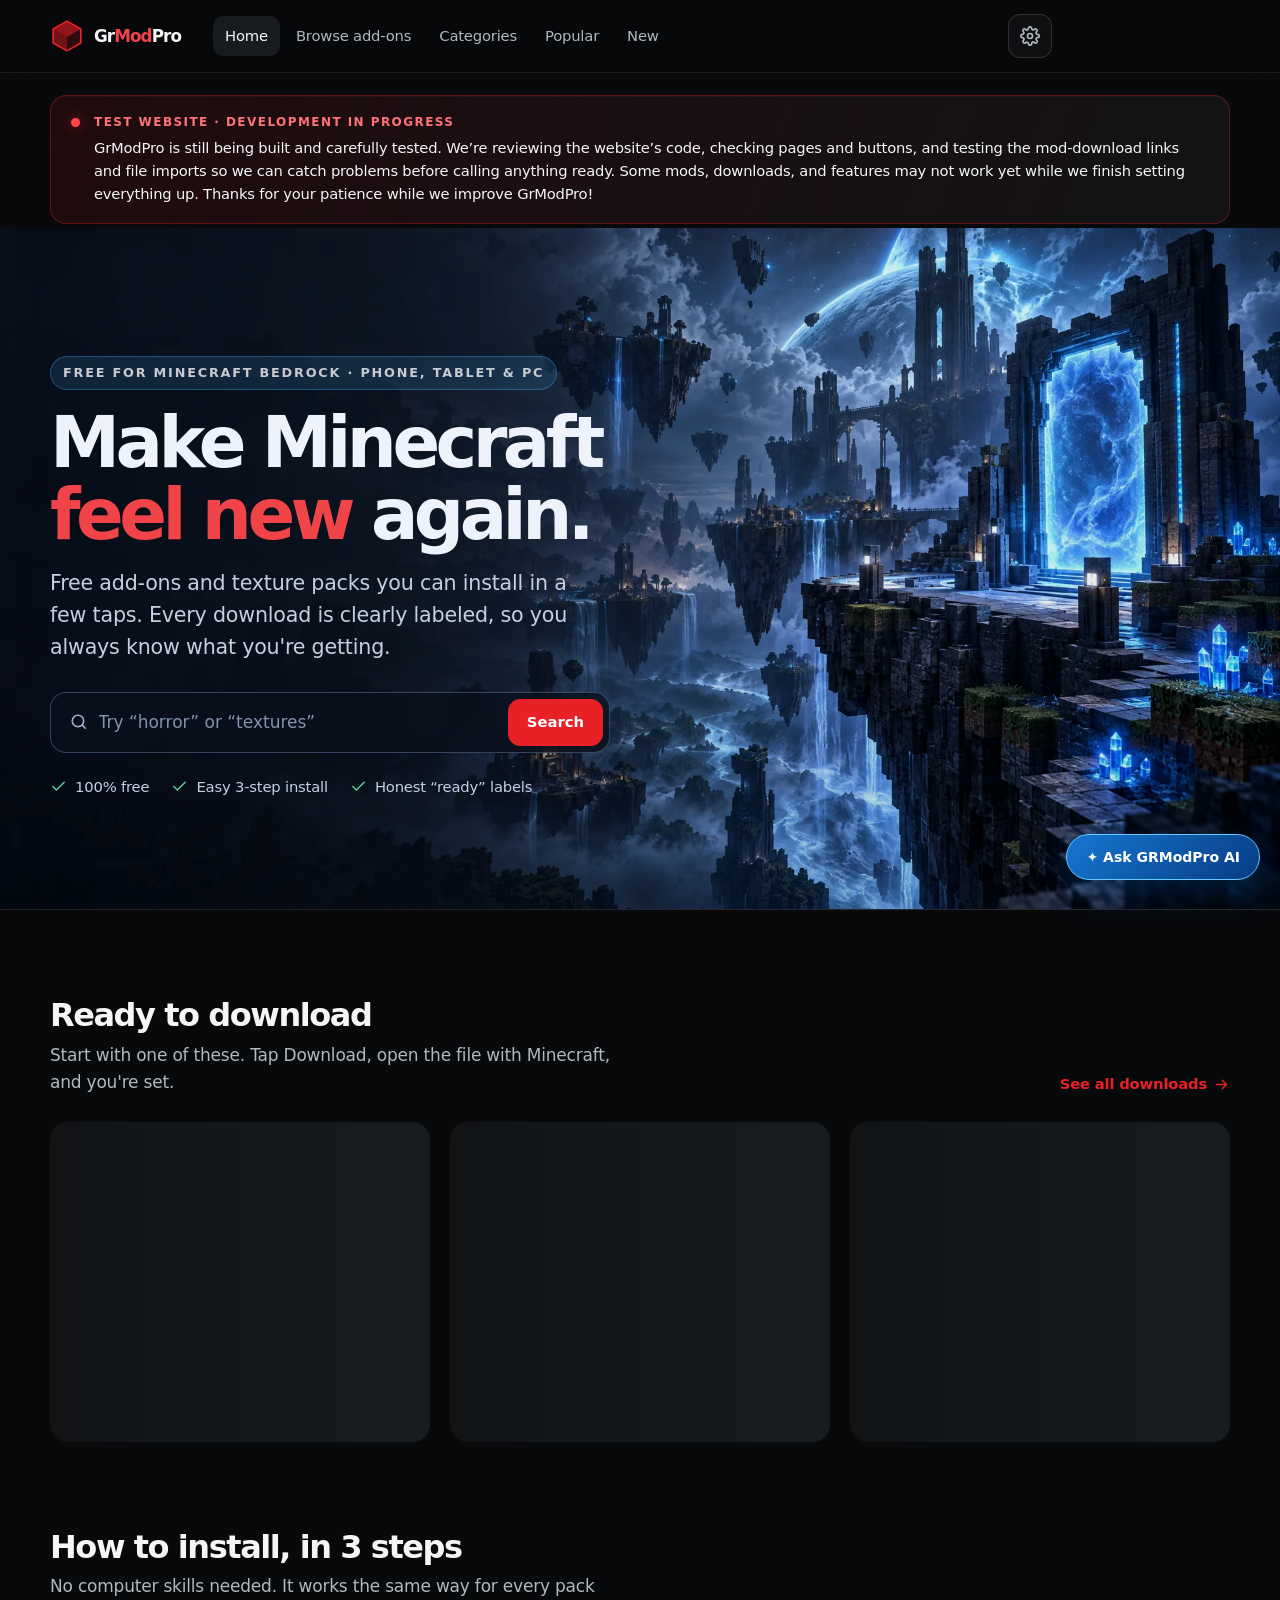
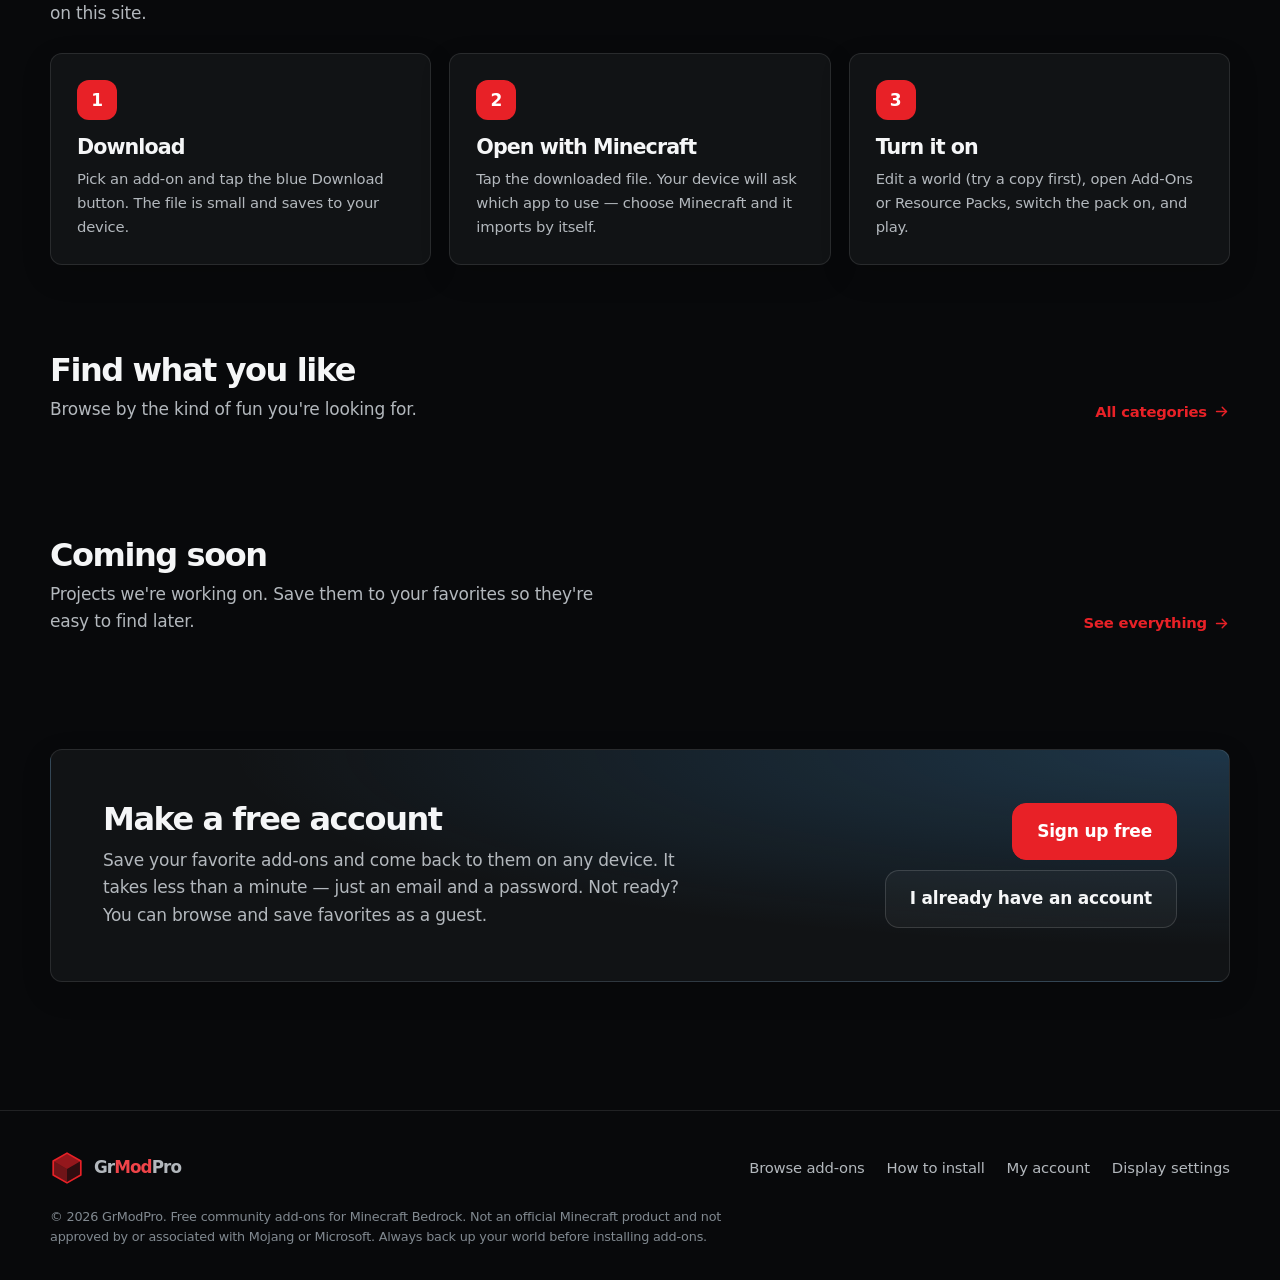
==== index.html @ 92907d9f "Refresh stylesheet cache for new interface" ====
<!doctype html>
<html lang="en">
<head>
  <meta charset="utf-8">
  <meta name="viewport" content="width=device-width, initial-scale=1, viewport-fit=cover">
  <title>GrModPro — Free Minecraft Bedrock add-ons, easy to install</title>
  <meta name="description" content="Download free Minecraft Bedrock add-ons and texture packs from GrModPro. Simple steps, honest labels, and a free account to save your favorites.">
  <meta name="theme-color" content="#070b14">
  <link rel="canonical" href="https://leoissac123-art.github.io/GRModPro/">
  <meta property="og:type" content="website">
  <meta property="og:site_name" content="GrModPro">
  <meta property="og:title" content="GrModPro — Free Minecraft Bedrock add-ons, easy to install">
  <meta property="og:description" content="Download free Minecraft Bedrock add-ons and texture packs from GrModPro. Simple steps, honest labels, and a free account to save your favorites.">
  <meta property="og:image" content="https://leoissac123-art.github.io/GRModPro/assets/grmodpro-hero-blue.webp">
  <meta name="twitter:card" content="summary_large_image">
  <link rel="icon" href="data:image/svg+xml,%3Csvg xmlns='http://www.w3.org/2000/svg' viewBox='0 0 32 32'%3E%3Cpath d='M16 2 29 9.5v13L16 30 3 22.5v-13Z' fill='%234cb2ff'/%3E%3C/svg%3E">
  <link rel="preconnect" href="https://api.fontshare.com" crossorigin>
  <link href="https://api.fontshare.com/v2/css?f[]=chillax@500,600&f[]=general-sans@400,500,600,700&display=swap" rel="stylesheet">
  <link rel="stylesheet" href="assets/styles.css?v=7">
  <script src="site-settings.js?v=4"></script>
</head>
<body data-page="home">
<a class="skip" href="#main">Skip to content</a>
<header class="site-header">
  <div class="shell nav">
    <a class="brand" href="index.html" aria-label="GrModPro home"><svg class="brand-mark" viewBox="0 0 32 32" aria-hidden="true"><path d="M16 2 29 9.5v13L16 30 3 22.5v-13Z" fill="currentColor" opacity=".18"/><path d="M16 2 29 9.5 16 17 3 9.5Z" fill="currentColor" opacity=".55"/><path d="M16 17v13L3 22.5v-13Z" fill="currentColor" opacity=".35"/><path d="M16 2 29 9.5v13L16 30 3 22.5v-13Z" fill="none" stroke="currentColor" stroke-width="1.6" stroke-linejoin="round"/></svg><span>Gr<b>Mod</b>Pro</span></a>
    <nav class="nav-links" aria-label="Main"><a href="index.html" aria-current="page">Home</a><a href="discover.html">Browse add-ons</a><a href="categories.html">Categories</a><a href="trending.html">Popular</a><a href="recent.html">New</a></nav>
    <div class="nav-right">
      <button class="icon-btn" type="button" data-settings aria-label="Display settings" title="Display settings"><svg class="icon" viewBox="0 0 24 24" aria-hidden="true"><circle cx="12" cy="12" r="3"/><path d="M19.4 15a1.7 1.7 0 0 0 .3 1.8l.1.1a2 2 0 1 1-2.8 2.8l-.1-.1a1.7 1.7 0 0 0-1.8-.3 1.7 1.7 0 0 0-1 1.5V21a2 2 0 1 1-4 0v-.1a1.7 1.7 0 0 0-1.1-1.5 1.7 1.7 0 0 0-1.8.3l-.1.1a2 2 0 1 1-2.8-2.8l.1-.1a1.7 1.7 0 0 0 .3-1.8 1.7 1.7 0 0 0-1.5-1H3a2 2 0 1 1 0-4h.1a1.7 1.7 0 0 0 1.5-1.1 1.7 1.7 0 0 0-.3-1.8l-.1-.1a2 2 0 1 1 2.8-2.8l.1.1a1.7 1.7 0 0 0 1.8.3H9a1.7 1.7 0 0 0 1-1.5V3a2 2 0 1 1 4 0v.1a1.7 1.7 0 0 0 1 1.5 1.7 1.7 0 0 0 1.8-.3l.1-.1a2 2 0 1 1 2.8 2.8l-.1.1a1.7 1.7 0 0 0-.3 1.8V9a1.7 1.7 0 0 0 1.5 1H21a2 2 0 1 1 0 4h-.1a1.7 1.7 0 0 0-1.5 1Z"/></svg></button>
      <div class="auth-slot" id="auth-slot" aria-live="polite"></div>
      <button class="icon-btn menu-btn" id="menu-btn" type="button" aria-expanded="false" aria-controls="mobile-nav" aria-label="Open menu"><svg class="icon" viewBox="0 0 24 24" aria-hidden="true"><path d="M4 6h16"/><path d="M4 12h16"/><path d="M4 18h16"/></svg></button>
    </div>
  </div>
  <div class="shell mobile-nav" id="mobile-nav">
    <nav aria-label="Mobile"><a href="index.html" aria-current="page">Home</a><a href="discover.html">Browse add-ons</a><a href="categories.html">Categories</a><a href="trending.html">Popular</a><a href="recent.html">New</a></nav>
    <div class="mobile-auth" id="mobile-auth"></div>
  </div>
</header>
<main id="main">

<section class="setup-notice shell" role="status" aria-label="Website status">
  <span class="setup-notice-dot" aria-hidden="true"></span>
  <div class="setup-notice-copy">
    <strong>TEST WEBSITE · DEVELOPMENT IN PROGRESS</strong>
    <p>GrModPro is still being built and carefully tested. We’re reviewing the website’s code, checking pages and buttons, and testing the mod-download links and file imports so we can catch problems before calling anything ready. Some mods, downloads, and features may not work yet while we finish setting everything up. Thanks for your patience while we improve GrModPro!</p>
  </div>
</section>



<section class="hero">
  <img class="hero-art" src="assets/grmodpro-hero-blue.webp" alt="" width="1920" height="1080" fetchpriority="high">
  <div class="shell">
    <div class="hero-copy">
      <span class="kicker">Free for Minecraft Bedrock · phone, tablet &amp; PC</span>
      <h1>Make Minecraft <em>feel new</em> again.</h1>
      <p class="lead">Free add-ons and texture packs you can install in a few taps. Every download is clearly labeled, so you always know what you're getting.</p>
      <form class="hero-search" id="hero-search" role="search">
        <label for="hero-q"><svg class="icon" viewBox="0 0 24 24" aria-hidden="true"><circle cx="11" cy="11" r="7"/><path d="m20 20-3.5-3.5"/></svg><span class="sr-only">Search add-ons</span>
          <input id="hero-q" type="search" placeholder="Try “horror” or “textures”" autocomplete="off"></label>
        <button class="btn btn-primary" type="submit">Search</button>
      </form>
      <ul class="hero-points">
        <li><svg class="icon" viewBox="0 0 24 24" aria-hidden="true"><path d="M20 6 9 17l-5-5"/></svg>100% free</li><li><svg class="icon" viewBox="0 0 24 24" aria-hidden="true"><path d="M20 6 9 17l-5-5"/></svg>Easy 3-step install</li><li><svg class="icon" viewBox="0 0 24 24" aria-hidden="true"><path d="M20 6 9 17l-5-5"/></svg>Honest “ready” labels</li>
      </ul>
    </div>
  </div>
</section>

<section class="section shell" aria-labelledby="popular-h">
  <div class="section-head">
    <div><h2 id="popular-h">Ready to download</h2><p>Start with one of these. Tap Download, open the file with Minecraft, and you're set.</p></div>
    <a class="link-more" href="discover.html?ready=1">See all downloads <svg class="icon" viewBox="0 0 24 24" aria-hidden="true"><path d="M5 12h14"/><path d="m13 6 6 6-6 6"/></svg></a>
  </div>
  <div class="grid" id="popular"><div class="skeleton"></div><div class="skeleton"></div><div class="skeleton"></div></div>
</section>

<section class="section shell" id="how" aria-labelledby="how-h">
  <div class="section-head"><div><h2 id="how-h">How to install, in 3 steps</h2><p>No computer skills needed. It works the same way for every pack on this site.</p></div></div>
  <div class="steps-grid">
    <div class="step"><span class="step-num">1</span><h3>Download</h3><p>Pick an add-on and tap the blue Download button. The file is small and saves to your device.</p></div>
    <div class="step"><span class="step-num">2</span><h3>Open with Minecraft</h3><p>Tap the downloaded file. Your device will ask which app to use — choose Minecraft and it imports by itself.</p></div>
    <div class="step"><span class="step-num">3</span><h3>Turn it on</h3><p>Edit a world (try a copy first), open Add-Ons or Resource Packs, switch the pack on, and play.</p></div>
  </div>
</section>

<section class="section shell" aria-labelledby="cats-h">
  <div class="section-head"><div><h2 id="cats-h">Find what you like</h2><p>Browse by the kind of fun you're looking for.</p></div>
    <a class="link-more" href="categories.html">All categories <svg class="icon" viewBox="0 0 24 24" aria-hidden="true"><path d="M5 12h14"/><path d="m13 6 6 6-6 6"/></svg></a></div>
  <div class="cat-grid" id="cats"></div>
</section>

<section class="section shell" aria-labelledby="soon-h">
  <div class="section-head"><div><h2 id="soon-h">Coming soon</h2><p>Projects we're working on. Save them to your favorites so they're easy to find later.</p></div>
    <a class="link-more" href="discover.html">See everything <svg class="icon" viewBox="0 0 24 24" aria-hidden="true"><path d="M5 12h14"/><path d="m13 6 6 6-6 6"/></svg></a></div>
  <div class="grid" id="soon"></div>
</section>

<section class="section shell" id="account-cta">
  <div class="cta-band">
    <div><h2>Make a free account</h2><p>Save your favorite add-ons and come back to them on any device. It takes less than a minute — just an email and a password. Not ready? You can browse and save favorites as a guest.</p></div>
    <div class="actions"><a class="btn btn-primary btn-lg" href="signup.html">Sign up free</a><a class="btn btn-lg" href="login.html">I already have an account</a></div>
  </div>
</section>
</main>
<footer class="site-footer">
  <div class="shell">
    <div class="footer-grid">
      <a class="brand" href="index.html"><svg class="brand-mark" viewBox="0 0 32 32" aria-hidden="true"><path d="M16 2 29 9.5v13L16 30 3 22.5v-13Z" fill="currentColor" opacity=".18"/><path d="M16 2 29 9.5 16 17 3 9.5Z" fill="currentColor" opacity=".55"/><path d="M16 17v13L3 22.5v-13Z" fill="currentColor" opacity=".35"/><path d="M16 2 29 9.5v13L16 30 3 22.5v-13Z" fill="none" stroke="currentColor" stroke-width="1.6" stroke-linejoin="round"/></svg><span>Gr<b>Mod</b>Pro</span></a>
      <nav aria-label="Footer">
        <a href="discover.html">Browse add-ons</a><a href="index.html#how">How to install</a>
        <a href="account.html">My account</a><button class="linklike" type="button" data-settings>Display settings</button>
      </nav>
    </div>
    <p class="footer-note">© <span data-year>2026</span> GrModPro. Free community add-ons for Minecraft Bedrock. Not an official Minecraft product and not approved by or associated with Mojang or Microsoft. Always back up your world before installing add-ons.</p>
  </div>
</footer>
<script src="assets/catalog.js?v=4"></script>
<script type="module" src="assets/pages.js?v=5"></script>
<script src="ai-assistant.js" defer></script>
</body>
</html>
---- assets/styles.css ----
/* GrModPro — shared styles for every page */
:root {
  color-scheme: dark;
  --font-display: "Chillax", "General Sans", system-ui, sans-serif;
  --font-body: "General Sans", "Inter", system-ui, -apple-system, "Segoe UI", sans-serif;

  --text-xs: clamp(.75rem, .72rem + .1vw, .8rem);
  --text-sm: clamp(.875rem, .85rem + .1vw, .925rem);
  --text-base: clamp(1rem, .97rem + .15vw, 1.0625rem);
  --text-lg: clamp(1.125rem, 1.05rem + .3vw, 1.3rem);
  --text-xl: clamp(1.5rem, 1.25rem + 1vw, 2rem);
  --text-2xl: clamp(2rem, 1.5rem + 2.2vw, 3rem);
  --text-hero: clamp(2.5rem, 1.6rem + 4vw, 4.4rem);

  --bg: #070b14;
  --surface: #0e1524;
  --surface-2: #141d31;
  --surface-3: #1b2640;
  --text: #eef3fb;
  --muted: #a3b1c6;
  --faint: #6f7f97;
  --line: rgba(150, 180, 220, .14);
  --line-strong: rgba(150, 190, 240, .28);
  --accent: #4cb2ff;
  --accent-strong: #2f9bf0;
  --accent-ink: #03121f;
  --accent-soft: rgba(76, 178, 255, .12);
  --ok: #5fd39a;
  --ok-soft: rgba(95, 211, 154, .13);
  --warn: #f2c35b;
  --warn-soft: rgba(242, 195, 91, .13);
  --danger: #ff7b86;
  --danger-soft: rgba(255, 123, 134, .12);

  --radius-sm: 10px;
  --radius: 16px;
  --radius-lg: 24px;
  --shadow: 0 18px 50px rgba(0, 0, 0, .35);
  --ease: cubic-bezier(.2, .75, .25, 1);
  --shell: min(1180px, calc(100% - 40px));
}

html.gmp-light {
  color-scheme: light;
  --bg: #f3f6fb;
  --surface: #ffffff;
  --surface-2: #eef3f9;
  --surface-3: #e3eaf4;
  --text: #13213a;
  --muted: #4d5f78;
  --faint: #7a8aa1;
  --line: rgba(20, 45, 85, .12);
  --line-strong: rgba(20, 60, 120, .24);
  --accent: #1a7fd6;
  --accent-strong: #136bb8;
  --accent-ink: #ffffff;
  --accent-soft: rgba(26, 127, 214, .1);
  --ok: #138a55;
  --ok-soft: rgba(19, 138, 85, .1);
  --warn: #9a6a00;
  --warn-soft: rgba(200, 150, 20, .14);
  --danger: #c4323f;
  --danger-soft: rgba(196, 50, 63, .08);
  --shadow: 0 14px 40px rgba(20, 40, 80, .1);
}
html.gmp-large-text { font-size: 112.5%; }

* { box-sizing: border-box; }
html { -webkit-text-size-adjust: 100%; scroll-behavior: smooth; scroll-padding-top: 90px; }
body {
  margin: 0; min-height: 100vh; display: flex; flex-direction: column;
  background: var(--bg); color: var(--text);
  font: 400 var(--text-base)/1.6 var(--font-body);
  -webkit-font-smoothing: antialiased; text-rendering: optimizeLegibility;
}
main { flex: 1; }
img { max-width: 100%; display: block; }
a { color: inherit; }
button, input, select, textarea { font: inherit; color: inherit; }
button { cursor: pointer; }
:focus-visible { outline: 3px solid var(--accent); outline-offset: 3px; border-radius: 6px; }
h1, h2, h3 { margin: 0; line-height: 1.1; text-wrap: balance; }
h1, h2 { font-family: var(--font-display); font-weight: 600; letter-spacing: -.02em; }
h3 { font-size: var(--text-lg); font-weight: 600; letter-spacing: -.01em; }
p { margin: 0; }
.shell { width: var(--shell); margin-inline: auto; }
.sr-only { position: absolute; width: 1px; height: 1px; overflow: hidden; clip: rect(0 0 0 0); white-space: nowrap; }
[hidden] { display: none !important; }
.icon { width: 1.15em; height: 1.15em; flex: none; stroke: currentColor; fill: none; stroke-width: 2; stroke-linecap: round; stroke-linejoin: round; }
.skip { position: absolute; left: 12px; top: -60px; z-index: 100; background: var(--accent); color: var(--accent-ink); padding: 10px 14px; border-radius: 10px; font-weight: 600; }
.skip:focus { top: 12px; }

/* Buttons */
.btn {
  display: inline-flex; align-items: center; justify-content: center; gap: 8px;
  min-height: 44px; padding: 10px 18px; border-radius: 12px;
  border: 1px solid var(--line-strong); background: var(--surface-2); color: var(--text);
  font-size: var(--text-sm); font-weight: 600; text-decoration: none; white-space: nowrap;
  transition: background .18s var(--ease), border-color .18s, transform .18s var(--ease), box-shadow .18s;
}
.btn:hover { border-color: var(--accent); background: var(--surface-3); }
.btn:active { transform: scale(.98); }
.btn-primary { background: var(--accent); border-color: var(--accent); color: var(--accent-ink); }
.btn-primary:hover { background: var(--accent-strong); border-color: var(--accent-strong); box-shadow: 0 10px 28px rgba(47, 155, 240, .28); }
.btn-ghost { background: transparent; border-color: transparent; }
.btn-ghost:hover { background: var(--surface-2); border-color: var(--line); }
.btn-lg { min-height: 52px; padding: 14px 24px; font-size: var(--text-base); border-radius: 14px; }
.btn-block { width: 100%; }
.btn[disabled], .btn[aria-disabled="true"] { opacity: .55; pointer-events: none; }
.btn-danger { color: var(--danger); }
.btn-danger:hover { border-color: var(--danger); background: var(--danger-soft); }

/* Header */
.site-header {
  position: sticky; top: 0; z-index: 50;
  background: color-mix(in srgb, var(--bg) 82%, transparent);
  backdrop-filter: blur(18px) saturate(150%); -webkit-backdrop-filter: blur(18px) saturate(150%);
  border-bottom: 1px solid var(--line);
}
.nav { display: flex; align-items: center; gap: 20px; min-height: 72px; }
.brand { display: inline-flex; align-items: center; gap: 10px; text-decoration: none; font-weight: 700; font-size: 1.05rem; letter-spacing: -.01em; }
.brand-mark { width: 34px; height: 34px; color: var(--accent); }
.brand b { color: var(--accent); font-weight: 700; }
.nav-links { display: flex; gap: 4px; margin-left: 12px; }
.nav-links a { padding: 8px 12px; border-radius: 10px; color: var(--muted); text-decoration: none; font-size: var(--text-sm); font-weight: 500; transition: color .15s, background .15s; }
.nav-links a:hover { color: var(--text); background: var(--surface-2); }
.nav-links a[aria-current="page"] { color: var(--text); background: var(--surface-2); }
.nav-right { display: flex; align-items: center; gap: 8px; margin-left: auto; }
.icon-btn { display: inline-grid; place-items: center; width: 44px; height: 44px; border-radius: 12px; border: 1px solid transparent; background: transparent; color: var(--muted); }
.icon-btn:hover { color: var(--text); background: var(--surface-2); border-color: var(--line); }
.icon-btn .icon { width: 20px; height: 20px; }
.menu-btn { display: none; }
.auth-slot { display: flex; align-items: center; gap: 8px; min-width: 170px; justify-content: flex-end; }
.account-menu { position: relative; }
.avatar-btn { display: inline-flex; align-items: center; gap: 8px; min-height: 44px; padding: 4px 12px 4px 4px; border-radius: 999px; border: 1px solid var(--line-strong); background: var(--surface-2); font-size: var(--text-sm); font-weight: 600; }
.avatar-btn:hover { border-color: var(--accent); }
.avatar { display: grid; place-items: center; width: 34px; height: 34px; border-radius: 50%; background: var(--accent); color: var(--accent-ink); font-weight: 700; font-size: .9rem; text-transform: uppercase; }
.avatar-lg { width: 64px; height: 64px; font-size: 1.5rem; }
.dropdown { position: absolute; right: 0; top: calc(100% + 8px); width: 240px; padding: 8px; border-radius: 16px; border: 1px solid var(--line-strong); background: var(--surface); box-shadow: var(--shadow); }
.dropdown .who { padding: 10px 12px 12px; border-bottom: 1px solid var(--line); margin-bottom: 6px; }
.dropdown .who strong { display: block; font-size: var(--text-sm); }
.dropdown .who span { display: block; font-size: var(--text-xs); color: var(--muted); overflow: hidden; text-overflow: ellipsis; }
.dropdown a, .dropdown button { display: flex; width: 100%; align-items: center; gap: 10px; padding: 10px 12px; border-radius: 10px; border: 0; background: none; text-decoration: none; font-size: var(--text-sm); text-align: left; color: var(--text); }
.dropdown a:hover, .dropdown button:hover { background: var(--surface-2); }
.mobile-nav { display: none; border-top: 1px solid var(--line); padding: 12px 0 18px; }
.mobile-nav nav a { display: block; padding: 12px 4px; font-size: var(--text-base); font-weight: 500; text-decoration: none; border-bottom: 1px solid var(--line); }
.mobile-nav .mobile-auth { display: grid; grid-template-columns: 1fr 1fr; gap: 10px; margin-top: 14px; }

/* Hero */
.hero { position: relative; isolation: isolate; overflow: hidden; border-bottom: 1px solid var(--line); }
.hero-art { position: absolute; inset: 0; z-index: -2; width: 100%; height: 100%; object-fit: cover; object-position: 70% center; }
.hero::before { content: ""; position: absolute; inset: 0; z-index: -1;
  background: linear-gradient(90deg, rgba(7,11,20,.96) 0%, rgba(7,11,20,.86) 38%, rgba(7,11,20,.25) 75%, rgba(7,11,20,.5) 100%), linear-gradient(0deg, rgba(7,11,20,.9), transparent 35%); }
.hero .shell { padding: clamp(64px, 10vw, 128px) 0 clamp(56px, 8vw, 96px); color: #eef3fb; }
.hero-copy { max-width: 620px; }
.kicker { display: inline-flex; align-items: center; gap: 8px; padding: 6px 12px; border-radius: 999px; background: rgba(76,178,255,.14); border: 1px solid rgba(76,178,255,.3); color: #9fd6ff; font-size: var(--text-xs); font-weight: 600; }
.hero h1 { margin: 18px 0 16px; font-size: var(--text-hero); line-height: 1.02; }
.hero h1 em { font-style: normal; color: #6cc3ff; }
.hero p.lead { color: #c4d0e1; font-size: var(--text-lg); line-height: 1.55; max-width: 540px; }
.hero-search { display: flex; gap: 8px; margin-top: 28px; max-width: 560px; padding: 6px; border-radius: 16px; background: rgba(10,16,28,.78); border: 1px solid rgba(150,190,240,.3); backdrop-filter: blur(10px); }
.hero-search:focus-within { border-color: #6cc3ff; box-shadow: 0 0 0 4px rgba(76,178,255,.18); }
.hero-search label { display: flex; align-items: center; gap: 10px; flex: 1; padding-left: 12px; color: #9fb0c8; }
.hero-search input { flex: 1; min-width: 0; border: 0; outline: 0; background: transparent; color: #eef3fb; font-size: var(--text-base); padding: 10px 0; }
.hero-search input::placeholder { color: #8394ad; }
.hero-points { display: flex; flex-wrap: wrap; gap: 10px 22px; margin-top: 22px; color: #c4d0e1; font-size: var(--text-sm); list-style: none; padding: 0; }
.hero-points li { display: inline-flex; align-items: center; gap: 8px; }
.hero-points .icon { color: #5fd39a; }

/* Page header for inner pages */
.page-head { padding: clamp(40px, 6vw, 72px) 0 28px; }
.page-head h1 { font-size: var(--text-2xl); }
.page-head p { margin-top: 12px; color: var(--muted); font-size: var(--text-lg); max-width: 640px; }
.crumbs { display: flex; gap: 8px; flex-wrap: wrap; font-size: var(--text-sm); color: var(--muted); margin-bottom: 18px; }
.crumbs a { color: var(--muted); text-decoration: none; }
.crumbs a:hover { color: var(--text); text-decoration: underline; }

/* Sections */
.section { padding: clamp(48px, 7vw, 88px) 0; }
.section + .section { padding-top: 0; }
.section-head { display: flex; align-items: end; justify-content: space-between; gap: 20px; margin-bottom: 26px; flex-wrap: wrap; }
.section-head h2 { font-size: var(--text-xl); }
.section-head p { margin-top: 8px; color: var(--muted); max-width: 560px; }
.link-more { display: inline-flex; align-items: center; gap: 6px; color: var(--accent); font-weight: 600; font-size: var(--text-sm); text-decoration: none; }
.link-more:hover { text-decoration: underline; }

/* Cards */
.grid { display: grid; grid-template-columns: repeat(auto-fill, minmax(min(100%, 300px), 1fr)); gap: 20px; }
.card { position: relative; display: flex; flex-direction: column; border-radius: var(--radius-lg); background: var(--surface); border: 1px solid var(--line); overflow: hidden; transition: transform .2s var(--ease), border-color .2s, box-shadow .2s; }
.card:hover { transform: translateY(-3px); border-color: var(--line-strong); box-shadow: var(--shadow); }
.card-cover { position: relative; aspect-ratio: 16 / 9; background: var(--surface-2); overflow: hidden; }
.card-cover img { width: 100%; height: 100%; object-fit: cover; transition: transform .5s var(--ease); }
.card:hover .card-cover img { transform: scale(1.04); }
.card.is-soon .card-cover img { filter: saturate(.55) brightness(.75); }
.badge { display: inline-flex; align-items: center; gap: 6px; padding: 5px 10px; border-radius: 999px; font-size: var(--text-xs); font-weight: 600; line-height: 1.2; }
.badge-ready { background: var(--ok-soft); color: var(--ok); }
.badge-early { background: var(--warn-soft); color: var(--warn); }
.badge-soon { background: var(--surface-3); color: var(--muted); }
.card-cover .badge { position: absolute; left: 12px; top: 12px; backdrop-filter: blur(8px); background: rgba(7, 11, 20, .72); }
.card-cover .badge-ready { color: #74e3ab; } .card-cover .badge-early { color: #f5cf73; } .card-cover .badge-soon { color: #c8d3e3; }
.fav-btn { position: absolute; z-index: 2; right: 10px; top: 10px; display: grid; place-items: center; width: 40px; height: 40px; border-radius: 50%; border: 0; background: rgba(7, 11, 20, .72); color: #fff; backdrop-filter: blur(8px); transition: transform .15s var(--ease), color .15s; }
.fav-btn:hover { transform: scale(1.08); }
.fav-btn[aria-pressed="true"] { color: #ff6b81; }
.fav-btn[aria-pressed="true"] .icon { fill: currentColor; }
.card-body { display: flex; flex-direction: column; gap: 8px; padding: 18px 20px 20px; flex: 1; }
.card-cat { font-size: var(--text-xs); font-weight: 600; color: var(--accent); text-transform: uppercase; letter-spacing: .08em; }
.card-body h3 a { text-decoration: none; }
.card-body h3 a::after { content: ""; position: absolute; inset: 0; z-index: 0; }
.card-body p { color: var(--muted); font-size: var(--text-sm); }
.card-actions { position: relative; z-index: 1; display: flex; gap: 8px; margin-top: auto; padding-top: 10px; }
.card-actions .btn { flex: 1; }
.card-meta { font-size: var(--text-xs); color: var(--faint); }

/* Category tiles */
.cat-grid { display: grid; grid-template-columns: repeat(auto-fill, minmax(min(100%, 170px), 1fr)); gap: 14px; }
.cat-tile { display: flex; flex-direction: column; gap: 6px; padding: 20px; border-radius: var(--radius); background: var(--surface); border: 1px solid var(--line); text-decoration: none; transition: border-color .18s, transform .18s var(--ease), background .18s; }
.cat-tile:hover { border-color: var(--accent); transform: translateY(-2px); background: var(--surface-2); }
.cat-tile .cat-icon { display: grid; place-items: center; width: 44px; height: 44px; border-radius: 12px; background: var(--accent-soft); color: var(--accent); margin-bottom: 6px; }
.cat-tile .cat-icon .icon { width: 22px; height: 22px; }
.cat-tile strong { font-size: var(--text-base); }
.cat-tile span { color: var(--muted); font-size: var(--text-sm); }
.cat-tile small { color: var(--faint); font-size: var(--text-xs); }

/* Steps */
.steps-grid { display: grid; grid-template-columns: repeat(3, 1fr); gap: 18px; counter-reset: step; }
.step { padding: 26px; border-radius: var(--radius-lg); background: var(--surface); border: 1px solid var(--line); }
.step-num { display: grid; place-items: center; width: 40px; height: 40px; border-radius: 12px; background: var(--accent); color: var(--accent-ink); font-weight: 700; margin-bottom: 16px; }
.step h3 { margin-bottom: 8px; }
.step p { color: var(--muted); font-size: var(--text-sm); }

/* CTA band */
.cta-band { display: grid; grid-template-columns: 1.3fr 1fr; gap: 30px; align-items: center; padding: clamp(28px, 5vw, 52px); border-radius: var(--radius-lg); border: 1px solid var(--line-strong); background: radial-gradient(ellipse at 100% 0%, rgba(76,178,255,.22), transparent 60%), var(--surface); }
.cta-band h2 { font-size: var(--text-xl); }
.cta-band p { margin-top: 10px; color: var(--muted); }
.cta-band .actions { display: flex; gap: 10px; flex-wrap: wrap; justify-content: flex-end; }

/* Filters */
.toolbar { display: flex; flex-wrap: wrap; gap: 12px; align-items: center; margin-bottom: 24px; }
.search-box { display: flex; align-items: center; gap: 10px; flex: 1 1 320px; min-height: 48px; padding: 0 14px; border-radius: 14px; background: var(--surface); border: 1px solid var(--line-strong); color: var(--muted); }
.search-box:focus-within { border-color: var(--accent); box-shadow: 0 0 0 4px var(--accent-soft); }
.search-box input { flex: 1; min-width: 0; border: 0; outline: 0; background: transparent; color: var(--text); font-size: var(--text-base); }
.chips { display: flex; flex-wrap: wrap; gap: 8px; }
.chip { min-height: 40px; padding: 8px 14px; border-radius: 999px; border: 1px solid var(--line-strong); background: var(--surface); font-size: var(--text-sm); font-weight: 500; color: var(--muted); }
.chip:hover { color: var(--text); border-color: var(--accent); }
.chip[aria-pressed="true"] { background: var(--accent); border-color: var(--accent); color: var(--accent-ink); }
.toggle { display: inline-flex; align-items: center; gap: 10px; font-size: var(--text-sm); color: var(--muted); cursor: pointer; }
.toggle input { width: 20px; height: 20px; accent-color: var(--accent); }
.result-line { color: var(--muted); font-size: var(--text-sm); margin-bottom: 14px; }
.empty { padding: 48px 24px; text-align: center; border: 1px dashed var(--line-strong); border-radius: var(--radius-lg); color: var(--muted); }
.empty h3 { color: var(--text); margin-bottom: 8px; }
.empty .btn { margin-top: 16px; }

/* Project page */
.project { display: grid; grid-template-columns: 1.15fr 1fr; gap: clamp(24px, 4vw, 48px); align-items: start; padding-bottom: 40px; }
.project-cover { border-radius: var(--radius-lg); overflow: hidden; border: 1px solid var(--line); aspect-ratio: 16/10; }
.project-cover img { width: 100%; height: 100%; object-fit: cover; }
.project-info h1 { font-size: var(--text-2xl); margin: 12px 0 14px; }
.project-info .lead { color: var(--muted); font-size: var(--text-lg); }
.project-actions { display: flex; flex-direction: column; gap: 10px; margin: 24px 0 12px; }
.project-actions .row { display: flex; gap: 10px; flex-wrap: wrap; }
.facts { display: grid; grid-template-columns: repeat(2, 1fr); gap: 1px; margin-top: 20px; border-radius: var(--radius); overflow: hidden; border: 1px solid var(--line); background: var(--line); }
.facts div { padding: 14px 16px; background: var(--surface); }
.facts dt { font-size: var(--text-xs); color: var(--faint); }
.facts dd { margin: 2px 0 0; font-size: var(--text-sm); font-weight: 600; }
.notice { display: flex; gap: 12px; padding: 14px 16px; border-radius: var(--radius); background: var(--warn-soft); color: var(--text); font-size: var(--text-sm); border: 1px solid color-mix(in srgb, var(--warn) 30%, transparent); }
.notice .icon { color: var(--warn); margin-top: 2px; }
.notice.info { background: var(--accent-soft); border-color: color-mix(in srgb, var(--accent) 30%, transparent); }
.notice.info .icon { color: var(--accent); }
.notice.ok { background: var(--ok-soft); border-color: color-mix(in srgb, var(--ok) 30%, transparent); }
.notice.ok .icon { color: var(--ok); }
.notice.error { background: var(--danger-soft); border-color: color-mix(in srgb, var(--danger) 35%, transparent); }
.notice.error .icon { color: var(--danger); }
.install { padding: 28px; border-radius: var(--radius-lg); background: var(--surface); border: 1px solid var(--line); }
.install h2 { font-size: var(--text-xl); margin-bottom: 18px; }
.install ol { list-style: none; margin: 0; padding: 0; display: grid; gap: 16px; counter-reset: s; }
.install li { display: flex; gap: 14px; counter-increment: s; color: var(--muted); }
.install li::before { content: counter(s); display: grid; place-items: center; flex: none; width: 30px; height: 30px; border-radius: 9px; background: var(--accent-soft); color: var(--accent); font-weight: 700; font-size: var(--text-sm); }
.install code { font-size: .9em; padding: 1px 6px; border-radius: 6px; background: var(--surface-3); color: var(--text); }

/* Auth pages */
.auth-wrap { display: grid; grid-template-columns: 1fr 1fr; min-height: calc(100vh - 73px); }
.auth-side { position: relative; isolation: isolate; overflow: hidden; display: flex; align-items: end; padding: 48px; color: #eef3fb; }
.auth-side img { position: absolute; inset: 0; z-index: -2; width: 100%; height: 100%; object-fit: cover; }
.auth-side::before { content: ""; position: absolute; inset: 0; z-index: -1; background: linear-gradient(0deg, rgba(7,11,20,.92), rgba(7,11,20,.2) 60%); }
.auth-side h2 { font-size: var(--text-xl); max-width: 420px; }
.auth-side ul { list-style: none; padding: 0; margin: 18px 0 0; display: grid; gap: 10px; color: #c4d0e1; }
.auth-side li { display: flex; gap: 10px; align-items: center; }
.auth-side li .icon { color: #5fd39a; }
.auth-main { display: grid; place-items: center; padding: 48px 20px; }
.auth-card { width: min(420px, 100%); }
.auth-card h1 { font-size: var(--text-xl); }
.auth-card > p { margin-top: 8px; color: var(--muted); }
.form { display: grid; gap: 16px; margin-top: 28px; }
.field { display: grid; gap: 6px; }
.field label { font-size: var(--text-sm); font-weight: 600; }
.field .hint { font-size: var(--text-xs); color: var(--faint); }
.input { width: 100%; min-height: 50px; padding: 12px 14px; border-radius: 12px; border: 1px solid var(--line-strong); background: var(--surface); color: var(--text); font-size: var(--text-base); transition: border-color .15s, box-shadow .15s; }
.input:focus { outline: 0; border-color: var(--accent); box-shadow: 0 0 0 4px var(--accent-soft); }
.input[aria-invalid="true"] { border-color: var(--danger); }
.pw-wrap { position: relative; }
.pw-wrap .input { padding-right: 76px; }
.pw-toggle { position: absolute; right: 6px; top: 50%; transform: translateY(-50%); min-height: 38px; padding: 0 12px; border: 0; border-radius: 9px; background: transparent; color: var(--muted); font-size: var(--text-sm); font-weight: 600; }
.pw-toggle:hover { color: var(--text); background: var(--surface-2); }
.form-row { display: flex; justify-content: space-between; align-items: center; gap: 10px; font-size: var(--text-sm); }
.form-row a, .switch-line a { color: var(--accent); font-weight: 600; text-decoration: none; }
.form-row a:hover, .switch-line a:hover { text-decoration: underline; }
.switch-line { margin-top: 22px; text-align: center; color: var(--muted); font-size: var(--text-sm); }
.spinner { width: 18px; height: 18px; border-radius: 50%; border: 2px solid currentColor; border-right-color: transparent; animation: spin .7s linear infinite; }
@keyframes spin { to { transform: rotate(360deg); } }

/* Account */
.account-grid { display: grid; grid-template-columns: 320px 1fr; gap: 24px; align-items: start; padding-bottom: 64px; }
.panel { padding: 24px; border-radius: var(--radius-lg); background: var(--surface); border: 1px solid var(--line); }
.panel h2 { font-size: var(--text-lg); font-family: var(--font-body); font-weight: 600; letter-spacing: -.01em; margin-bottom: 4px; }
.panel > p { color: var(--muted); font-size: var(--text-sm); }
.panel + .panel { margin-top: 20px; }
.profile { display: flex; flex-direction: column; align-items: flex-start; gap: 14px; }
.profile strong { font-size: var(--text-lg); }
.profile span { color: var(--muted); font-size: var(--text-sm); word-break: break-all; }

/* Settings dialog */
.modal-shade { position: fixed; inset: 0; z-index: 200; display: grid; place-items: center; padding: 16px; background: rgba(3, 6, 12, .7); backdrop-filter: blur(6px); }
.modal { width: min(440px, 100%); max-height: 88vh; overflow: auto; padding: 24px; border-radius: var(--radius-lg); background: var(--surface); border: 1px solid var(--line-strong); box-shadow: var(--shadow); }
.modal-head { display: flex; justify-content: space-between; align-items: center; margin-bottom: 18px; }
.modal-head h2 { font-size: var(--text-lg); font-family: var(--font-body); }
.modal .form { margin-top: 0; }
.select { appearance: none; background-image: linear-gradient(45deg, transparent 50%, var(--muted) 50%), linear-gradient(135deg, var(--muted) 50%, transparent 50%); background-position: calc(100% - 20px) 50%, calc(100% - 15px) 50%; background-size: 5px 5px; background-repeat: no-repeat; padding-right: 36px; }

/* Toast */
.toast { position: fixed; left: 50%; bottom: 24px; z-index: 300; transform: translateX(-50%); display: flex; align-items: center; gap: 10px; padding: 12px 18px; border-radius: 14px; background: var(--surface-3); color: var(--text); border: 1px solid var(--line-strong); box-shadow: var(--shadow); font-size: var(--text-sm); font-weight: 500; animation: toast .25s var(--ease); max-width: calc(100% - 32px); }
@keyframes toast { from { opacity: 0; transform: translate(-50%, 10px); } }

/* Footer */
.site-footer { border-top: 1px solid var(--line); padding: 40px 0 32px; color: var(--muted); font-size: var(--text-sm); margin-top: 40px; }
.footer-grid { display: flex; justify-content: space-between; gap: 30px; flex-wrap: wrap; }
.footer-grid nav { display: flex; align-items: center; gap: 8px 22px; flex-wrap: wrap; }
.footer-grid a { text-decoration: none; }
.footer-grid a:hover { color: var(--text); text-decoration: underline; }
.footer-note { margin-top: 22px; color: var(--faint); font-size: var(--text-xs); max-width: 720px; }
.linklike { border: 0; background: none; padding: 0; line-height: inherit; cursor: pointer; color: inherit; font-size: inherit; text-decoration: none; }
.linklike:hover { color: var(--text); text-decoration: underline; }

/* Skeleton */
.skeleton { border-radius: var(--radius-lg); background: linear-gradient(90deg, var(--surface) 0%, var(--surface-2) 50%, var(--surface) 100%); background-size: 200% 100%; animation: shimmer 1.4s infinite; min-height: 320px; }
@keyframes shimmer { to { background-position: -200% 0; } }

/* Responsive */
@media (max-width: 960px) {
  .nav-links, .nav-right .auth-slot { display: none; }
  .menu-btn { display: inline-grid; }
  .mobile-nav.open { display: block; }
  .project, .account-grid { grid-template-columns: 1fr; }
  .cta-band { grid-template-columns: 1fr; }
  .cta-band .actions { justify-content: flex-start; }
  .auth-wrap { grid-template-columns: 1fr; }
  .auth-side { display: none; }
}
@media (max-width: 720px) {
  :root { --shell: calc(100% - 32px); }
  .steps-grid { grid-template-columns: 1fr; }
  .hero::before { background: linear-gradient(0deg, rgba(7,11,20,.96) 20%, rgba(7,11,20,.7) 70%, rgba(7,11,20,.55)); }
  .hero-search { flex-direction: column; padding: 8px; }
  .hero-search .btn { width: 100%; }
  .facts { grid-template-columns: 1fr; }
  .section-head { align-items: start; }
}
html.gmp-reduce-motion *, html.gmp-reduce-motion *::before, html.gmp-reduce-motion *::after { animation: none !important; transition: none !important; scroll-behavior: auto !important; }
@media (prefers-reduced-motion: reduce) { *, *::before, *::after { animation: none !important; transition: none !important; scroll-behavior: auto !important; } }
.profile .avatar { color: var(--accent-ink); }
.avatar-guest { background: var(--surface-3); color: var(--text); } .avatar-guest .icon { width: 18px; height: 18px; }
.or-line { display: flex; align-items: center; gap: 12px; color: var(--faint); font-size: var(--text-xs); margin: 6px 0; } .or-line::before, .or-line::after { content: ""; flex: 1; height: 1px; background: var(--line); }


/* Temporary visitor-facing setup notice */
.setup-notice {
  position: relative; z-index: 1; display: flex; align-items: flex-start; gap: 14px;
  margin-top: 22px; margin-bottom: 4px; padding: 17px 20px;
  border: 1px solid rgba(76, 178, 255, .32); border-radius: 16px;
  background: linear-gradient(115deg, rgba(38, 103, 163, .22), rgba(10, 17, 31, .94));
  box-shadow: inset 0 1px 0 rgba(255,255,255,.035);
}
.setup-notice-dot {
  flex: 0 0 9px; width: 9px; height: 9px; margin-top: 5px; border-radius: 50%;
  background: #64c5ff; box-shadow: 0 0 14px rgba(76,178,255,.7);
}
.setup-notice-copy { min-width: 0; }
.setup-notice-copy strong {
  display: block; margin-bottom: 5px; color: #8bd2ff; font-size: .75rem;
  font-weight: 700; letter-spacing: .12em;
}
.setup-notice-copy p { margin: 0; color: var(--text, #eaf2ff); font-size: .92rem; line-height: 1.55; }
@media (max-width: 600px) {
  .setup-notice { margin-top: 14px; padding: 14px 15px; border-radius: 13px; }
  .setup-notice-copy p { font-size: .86rem; }
}


/* GrModPro premium electric-mobility-inspired interface */
:root {
  --bg: #08090b;
  --surface: #111315;
  --surface-2: #191c1f;
  --surface-3: #23272b;
  --text: #f5f6f7;
  --muted: #b3b8bd;
  --faint: #818990;
  --line: rgba(255,255,255,.10);
  --line-strong: rgba(255,255,255,.2);
  --accent: #e82127;
  --accent-strong: #ff343a;
  --accent-ink: #fff;
  --accent-soft: rgba(232,33,39,.12);
  --radius-sm: 7px;
  --radius: 12px;
  --radius-lg: 18px;
  --shadow: 0 18px 48px rgba(0,0,0,.32);
}
html { scroll-behavior: smooth; }
body {
  background: #08090b;
  color: var(--text);
  letter-spacing: -.012em;
}
::selection { background: rgba(232,33,39,.35); color: #fff; }
a { transition: color .18s ease, opacity .18s ease, border-color .18s ease, background .18s ease; }
.site-header {
  background: rgba(8,9,11,.88);
  border-bottom: 1px solid rgba(255,255,255,.08);
  backdrop-filter: blur(22px) saturate(150%);
  -webkit-backdrop-filter: blur(22px) saturate(150%);
}
.brand { letter-spacing: -.055em; font-weight: 650; }
.brand b { color: #f04449; }
.btn, button, input, select, textarea {
  transition: background .18s ease, border-color .18s ease, transform .18s ease, box-shadow .18s ease;
}
.btn-primary {
  color: #fff;
  background: #e82127;
  border-color: #e82127;
  box-shadow: none;
}
.btn-primary:hover { background: #ff343a; border-color: #ff343a; transform: translateY(-1px); }
.btn:not(.btn-primary), .icon-btn, input, select, textarea {
  background-color: rgba(255,255,255,.035);
  border-color: rgba(255,255,255,.14);
}
.btn:not(.btn-primary):hover, .icon-btn:hover { background-color: rgba(255,255,255,.085); border-color: rgba(255,255,255,.28); }
.hero {
  background: radial-gradient(ellipse at 75% 25%, rgba(255,255,255,.075), transparent 42%), #08090b;
}
.hero::before { opacity: .18; }
.hero h1 { letter-spacing: -.065em; font-weight: 550; }
.hero h1 em { color: #f04449; }
.kicker { color: #c7cbd0; letter-spacing: .14em; text-transform: uppercase; }
.card, .project-card, .cat-card, .cta-band, .step, .auth-card, .panel, .settings-panel {
  border-color: rgba(255,255,255,.10);
  border-radius: 12px;
  box-shadow: 0 10px 30px rgba(0,0,0,.16);
}
.card:hover, .project-card:hover, .cat-card:hover {
  border-color: rgba(255,255,255,.26);
  transform: translateY(-2px);
}
h1, h2, h3 { letter-spacing: -.045em; }
.section-head h2 { font-weight: 550; }
.site-footer { border-top-color: rgba(255,255,255,.10); background: #08090b; }
.setup-notice {
  background: linear-gradient(110deg, rgba(232,33,39,.11), rgba(20,20,22,.96));
  border-color: rgba(232,33,39,.34);
}
.setup-notice-dot { background: #ff454b; box-shadow: 0 0 14px rgba(232,33,39,.6); }
.setup-notice-copy strong { color: #ff7377; }
:focus-visible { outline-color: #ff454b; }
@media (prefers-reduced-motion: reduce) {
  *, *::before, *::after { scroll-behavior: auto !important; transition-duration: .01ms !important; animation-duration: .01ms !important; }
}
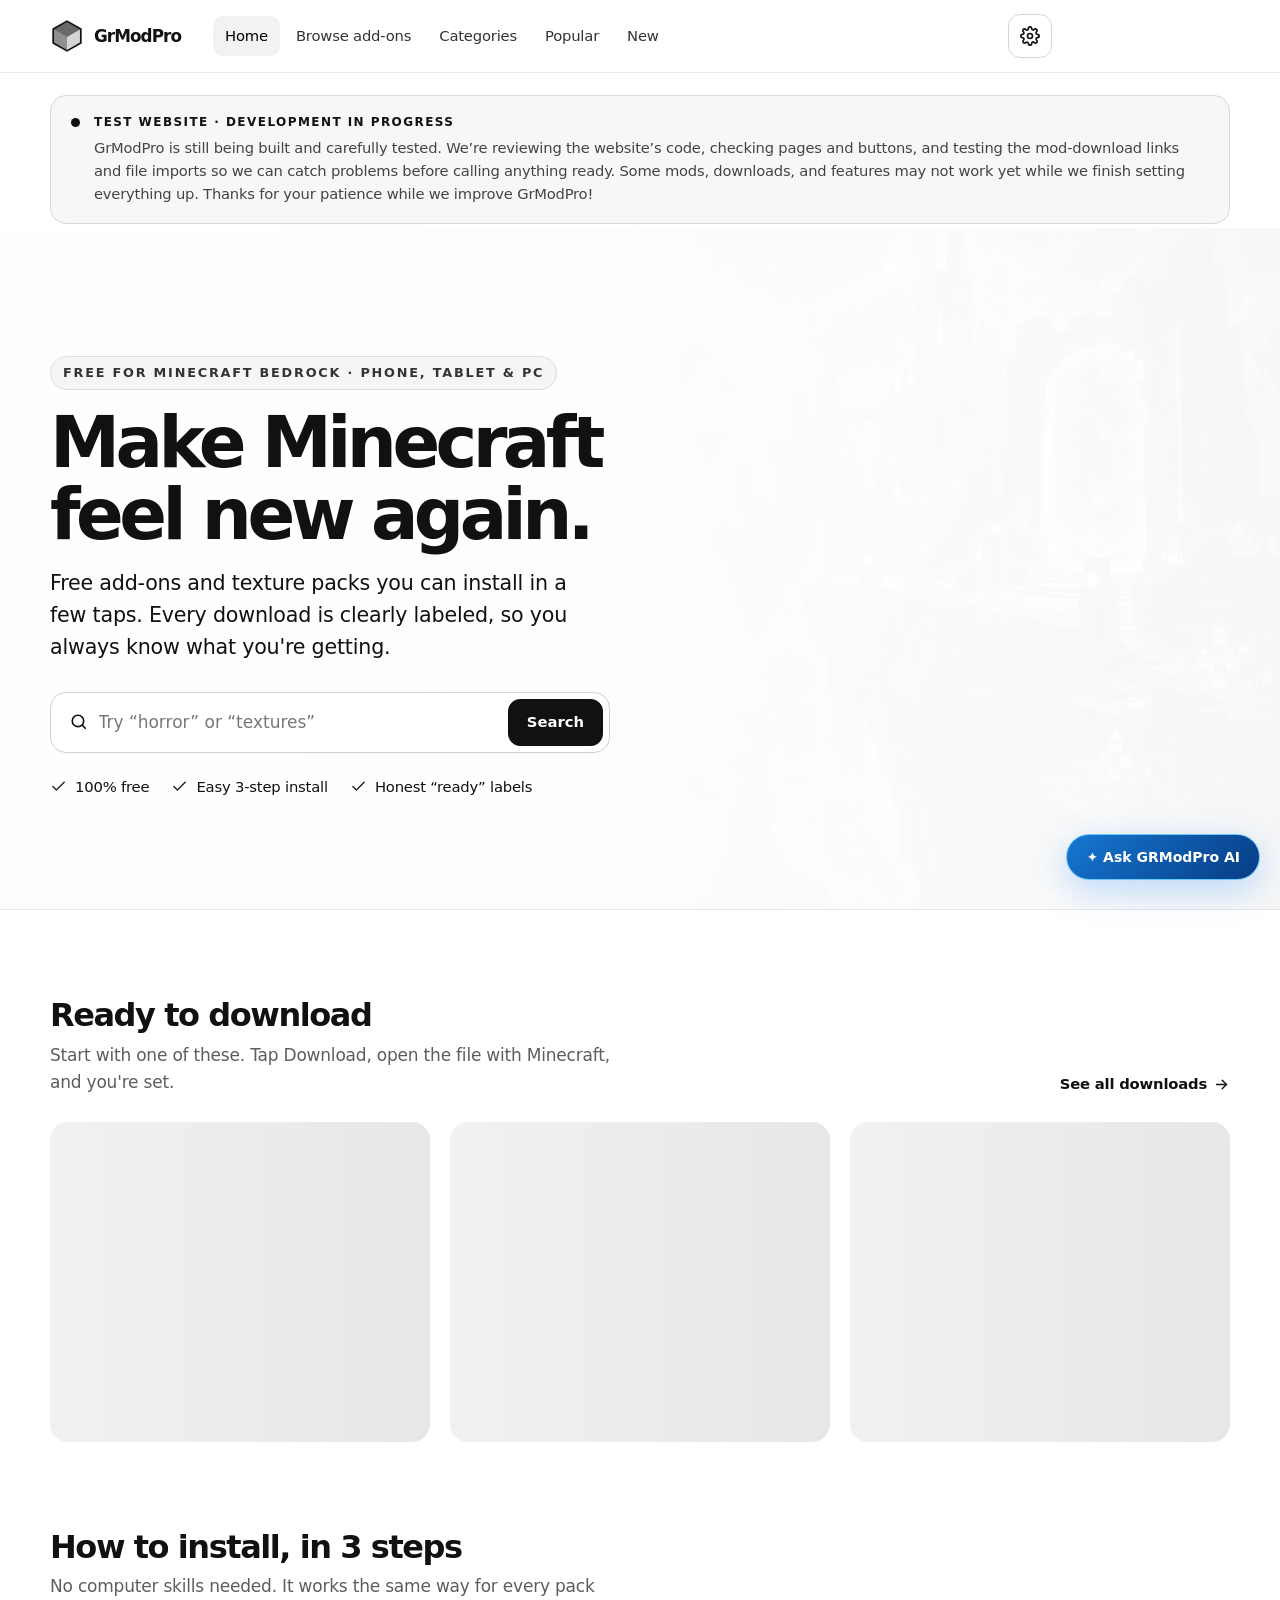
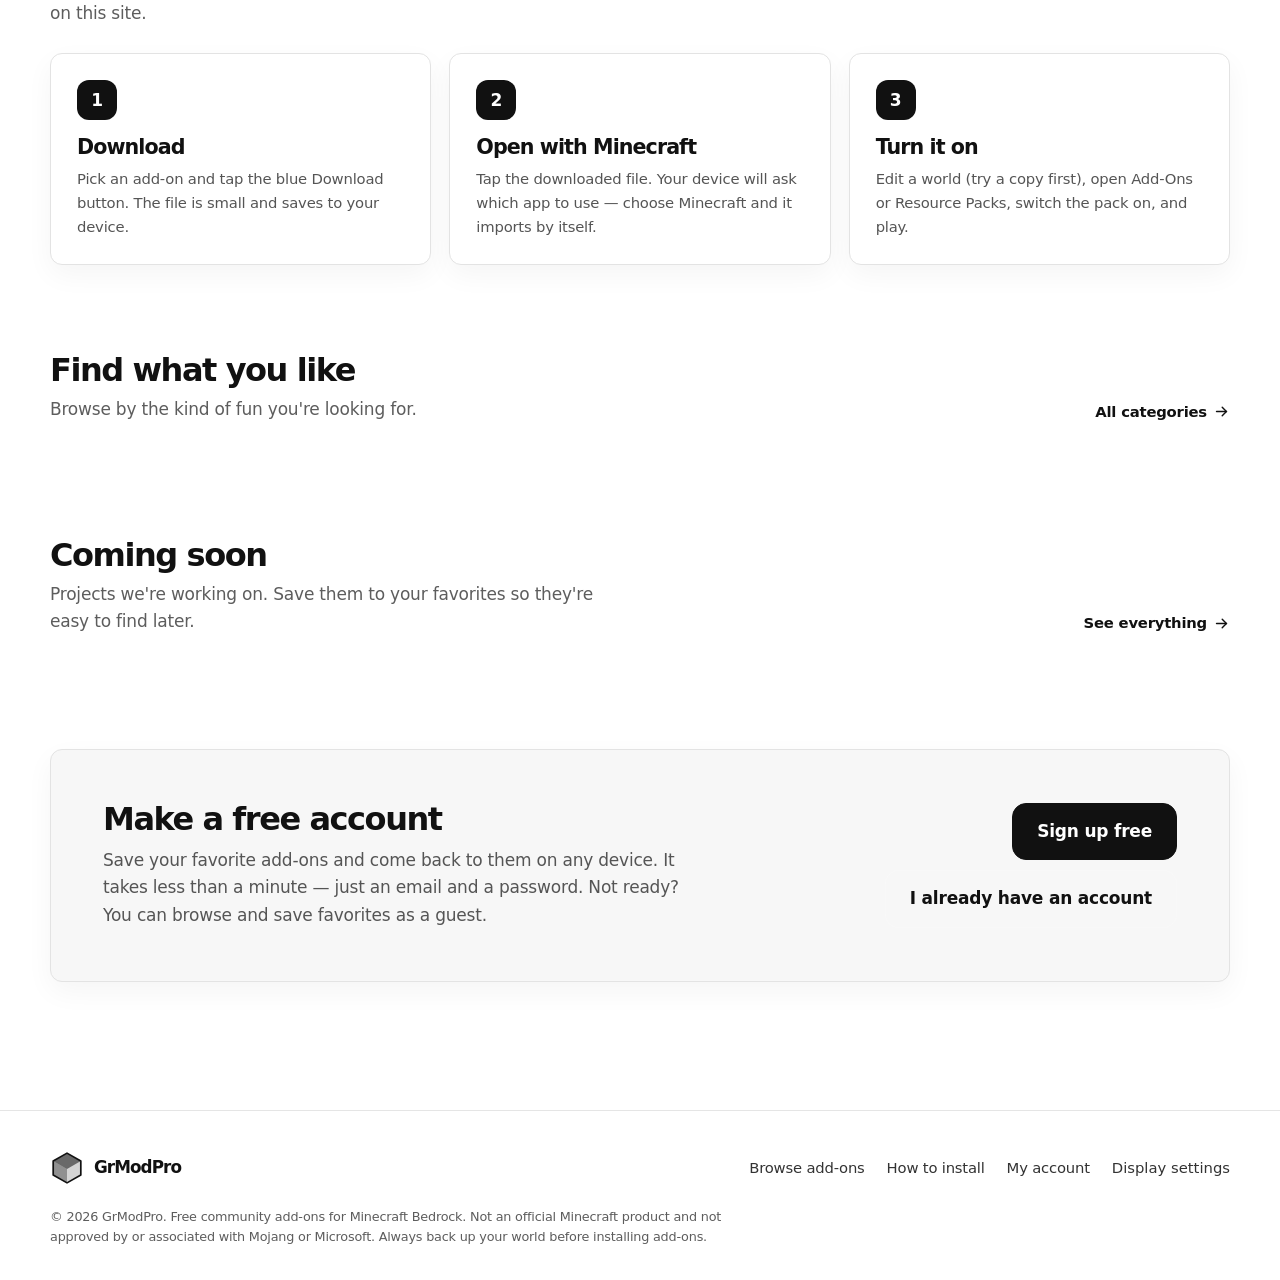
==== commit 345de4a9: "Refresh site stylesheet cache for light theme" ====
--- a/index.html
+++ b/index.html
@@ -16,7 +16,7 @@
   <link rel="icon" href="data:image/svg+xml,%3Csvg xmlns='http://www.w3.org/2000/svg' viewBox='0 0 32 32'%3E%3Cpath d='M16 2 29 9.5v13L16 30 3 22.5v-13Z' fill='%234cb2ff'/%3E%3C/svg%3E">
   <link rel="preconnect" href="https://api.fontshare.com" crossorigin>
   <link href="https://api.fontshare.com/v2/css?f[]=chillax@500,600&f[]=general-sans@400,500,600,700&display=swap" rel="stylesheet">
-  <link rel="stylesheet" href="assets/styles.css?v=7">
+  <link rel="stylesheet" href="assets/styles.css?v=8">
   <script src="site-settings.js?v=4"></script>
 </head>
 <body data-page="home">
--- a/assets/styles.css
+++ b/assets/styles.css
@@ -474,3 +474,131 @@
 @media (prefers-reduced-motion: reduce) {
   *, *::before, *::after { scroll-behavior: auto !important; transition-duration: .01ms !important; animation-duration: .01ms !important; }
 }
+
+
+/* GrModPro light edition: premium minimalist white-and-black theme */
+:root {
+  color-scheme: light;
+  --bg: #ffffff;
+  --surface: #ffffff;
+  --surface-2: #f5f5f5;
+  --surface-3: #ececec;
+  --text: #111111;
+  --muted: #555555;
+  --faint: #777777;
+  --line: #e5e5e5;
+  --line-strong: #cfcfcf;
+  --accent: #111111;
+  --accent-strong: #000000;
+  --accent-ink: #ffffff;
+  --accent-soft: #f0f0f0;
+  --ok: #246b42;
+  --ok-soft: #edf7f0;
+  --warn: #765400;
+  --warn-soft: #fff8e5;
+  --danger: #a51f28;
+  --danger-soft: #fff0f0;
+  --shadow: 0 14px 40px rgba(0,0,0,.08);
+}
+html, body { background: #fff !important; color: #111 !important; }
+body { letter-spacing: -.012em; }
+a { color: inherit; }
+::selection { background: #111; color: #fff; }
+.site-header {
+  background: rgba(255,255,255,.92) !important;
+  border-bottom: 1px solid #e8e8e8;
+  color: #111;
+  backdrop-filter: blur(22px) saturate(150%);
+  -webkit-backdrop-filter: blur(22px) saturate(150%);
+}
+.brand, .brand b { color: #111 !important; }
+.nav-links a, .mobile-nav nav a { color: #333; }
+.nav-links a:hover, .nav-links a[aria-current="page"],
+.mobile-nav nav a:hover { color: #000; background: #f2f2f2; }
+.btn, .icon-btn, .chip, .search-box, .input, input, select, textarea {
+  color: #111;
+  background-color: #fff;
+  border-color: #d7d7d7;
+}
+.btn-primary, .chip[aria-pressed="true"], .step-num, .avatar {
+  color: #fff !important;
+  background: #111 !important;
+  border-color: #111 !important;
+  box-shadow: none !important;
+}
+.btn-primary:hover, .btn:hover, .icon-btn:hover, .chip:hover {
+  color: #000;
+  background: #ededed;
+  border-color: #aaa;
+  transform: translateY(-1px);
+}
+.btn-primary:hover { color: #fff; background: #303030 !important; border-color: #303030 !important; }
+.hero {
+  color: #111;
+  background: #fff !important;
+  border-bottom-color: #e7e7e7;
+}
+.hero-art { opacity: .10; filter: grayscale(1); }
+.hero::before {
+  background: linear-gradient(90deg, rgba(255,255,255,.98) 0%, rgba(255,255,255,.92) 48%, rgba(255,255,255,.68) 100%) !important;
+  opacity: 1;
+}
+.hero .shell, .hero h1, .hero h1 em, .hero .lead, .hero-points, .hero-search label { color: #111 !important; }
+.hero h1 em { font-style: normal; }
+.kicker { color: #333 !important; background: #f5f5f5; border-color: #ddd; }
+.hero-search { background: rgba(255,255,255,.96); border-color: #d0d0d0; }
+.hero-search input { color: #111; }
+.hero-search input::placeholder, input::placeholder, textarea::placeholder { color: #777; }
+.hero-search:focus-within { border-color: #111; box-shadow: 0 0 0 3px rgba(0,0,0,.08); }
+.hero-points .icon { color: #222; }
+.card, .project-card, .cat-card, .cat-tile, .step, .cta-band, .auth-card, .panel, .settings-panel, .install, .facts div, .modal, .dropdown {
+  background: #fff;
+  color: #111;
+  border-color: #e3e3e3;
+  box-shadow: 0 10px 28px rgba(0,0,0,.045);
+}
+.card:hover, .project-card:hover, .cat-card:hover, .cat-tile:hover {
+  background: #fafafa;
+  border-color: #bdbdbd;
+}
+.card-body h3, .card-body h3 a, .section-head h2, h1, h2, h3, p, label, .modal-head h2 { color: #111; }
+.card-body p, .section-head p, .card-meta, .auth-card > p, .footer-note, .muted { color: #5d5d5d; }
+.card-cat, .link-more, .card-body .link-more, .cat-tile .cat-icon { color: #111; }
+.cat-tile .cat-icon { background: #f1f1f1; }
+.badge-ready { background: #edf7f0; color: #246b42; }
+.badge-early { background: #fff6df; color: #765400; }
+.badge-soon { background: #eeeeee; color: #555; }
+.card-cover .badge { background: rgba(255,255,255,.94); color: #111; border: 1px solid #ddd; }
+.card-cover .badge-ready { color: #246b42; }
+.card-cover .badge-early { color: #765400; }
+.card-cover .badge-soon { color: #555; }
+.fav-btn { background: rgba(255,255,255,.95); color: #111; border: 1px solid #ddd; }
+.fav-btn:hover { background: #111; color: #fff; }
+.cta-band { background: #f7f7f7; }
+.setup-notice {
+  background: #f7f7f7;
+  border-color: #d9d9d9;
+  box-shadow: none;
+}
+.setup-notice-dot { background: #111; box-shadow: none; }
+.setup-notice-copy strong { color: #111; }
+.setup-notice-copy p { color: #444; }
+.notice, .notice.info { color: #222; background: #f5f5f5; border-color: #ddd; }
+.notice.ok { color: #1e5835; background: #edf7f0; border-color: #c9e4d2; }
+.notice.error { color: #8f1b23; background: #fff0f0; border-color: #f0cccc; }
+.install code { background: #f0f0f0; color: #111; }
+.modal-shade { background: rgba(0,0,0,.42); }
+.modal { background: #fff; color: #111; }
+.dropdown a, .dropdown button { color: #111; }
+.dropdown a:hover, .dropdown button:hover { background: #f1f1f1; }
+.toast { background: #111; color: #fff; border-color: #333; }
+.skeleton { background: linear-gradient(90deg, #f1f1f1 0%, #e7e7e7 50%, #f1f1f1 100%); background-size: 200% 100%; }
+.site-footer { color: #111; background: #fff !important; border-top: 1px solid #e5e5e5; }
+.site-footer a, .site-footer .linklike { color: #333; }
+:focus-visible { outline: 2px solid #111; outline-offset: 3px; }
+@media (max-width: 600px) {
+  .hero::before { background: linear-gradient(0deg, rgba(255,255,255,.98), rgba(255,255,255,.82)) !important; }
+}
+@media (prefers-reduced-motion: reduce) {
+  *, *::before, *::after { scroll-behavior: auto !important; transition-duration: .01ms !important; animation-duration: .01ms !important; }
+}
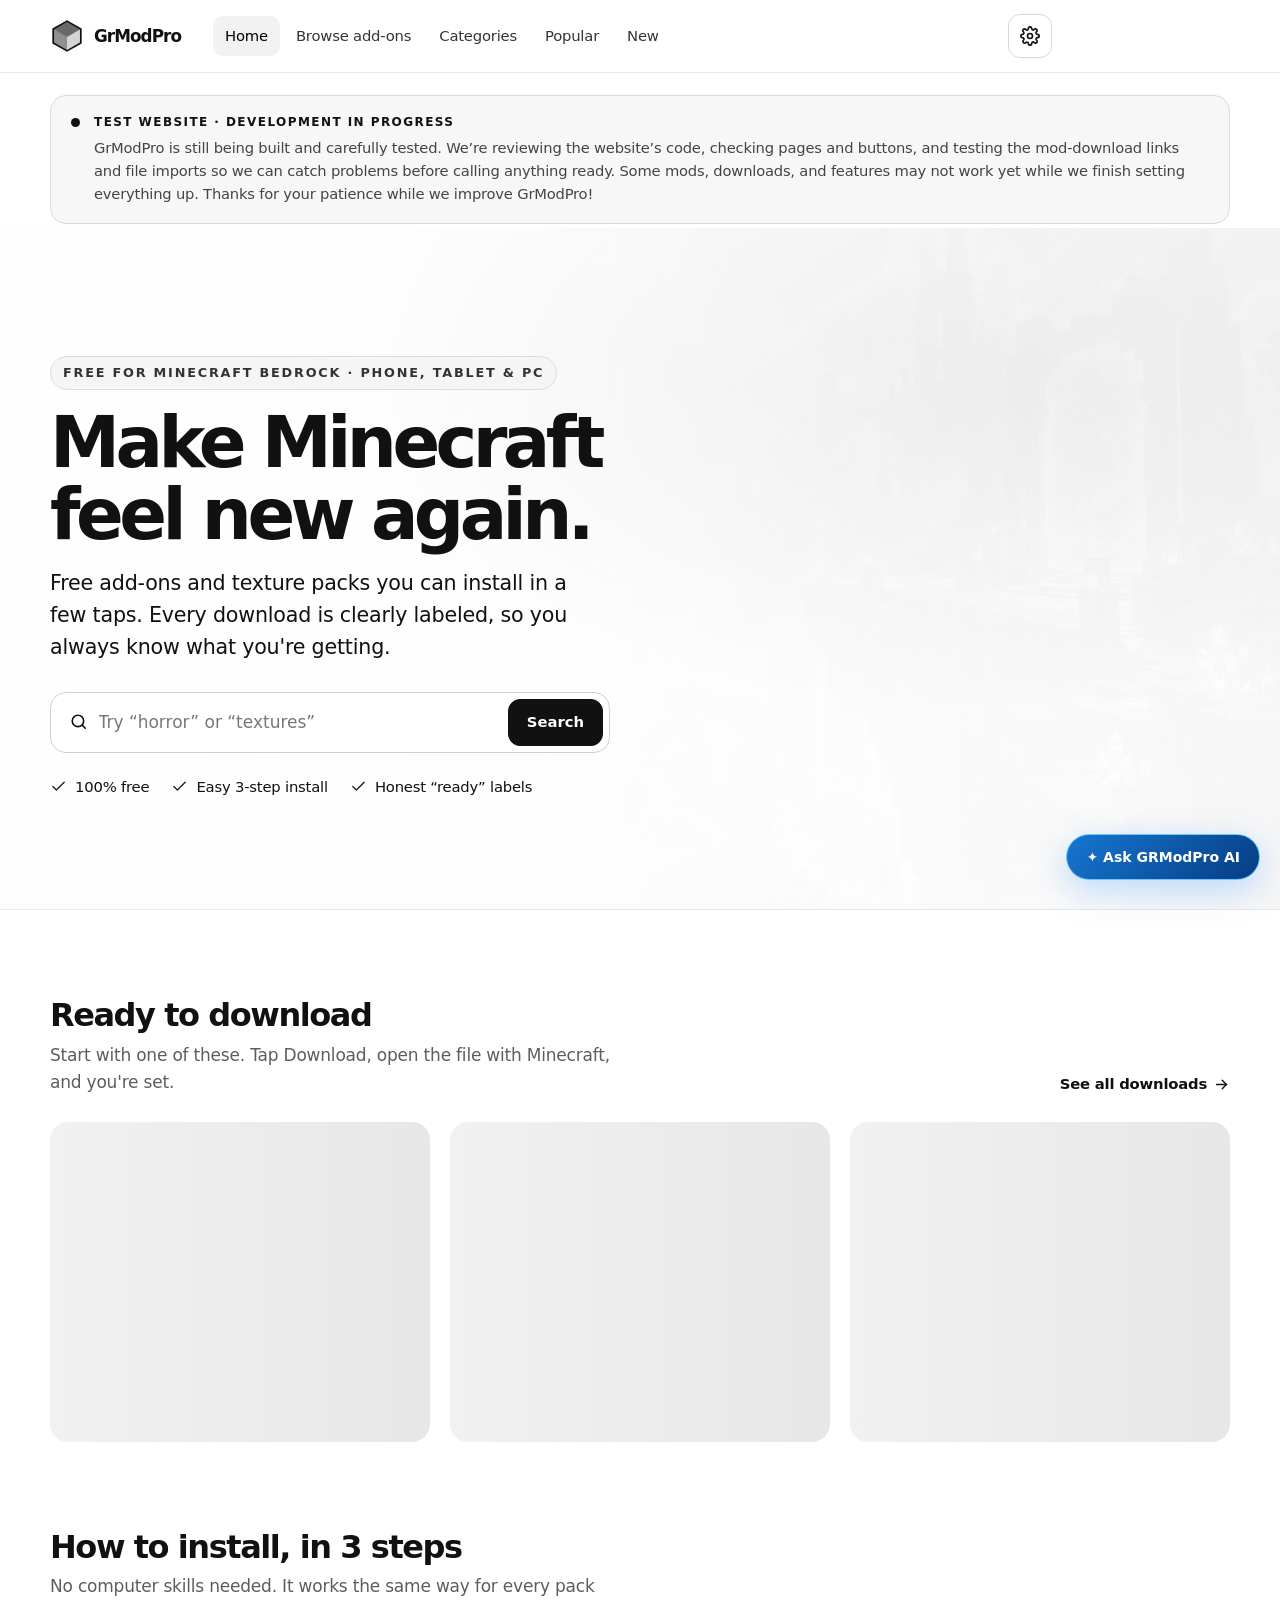
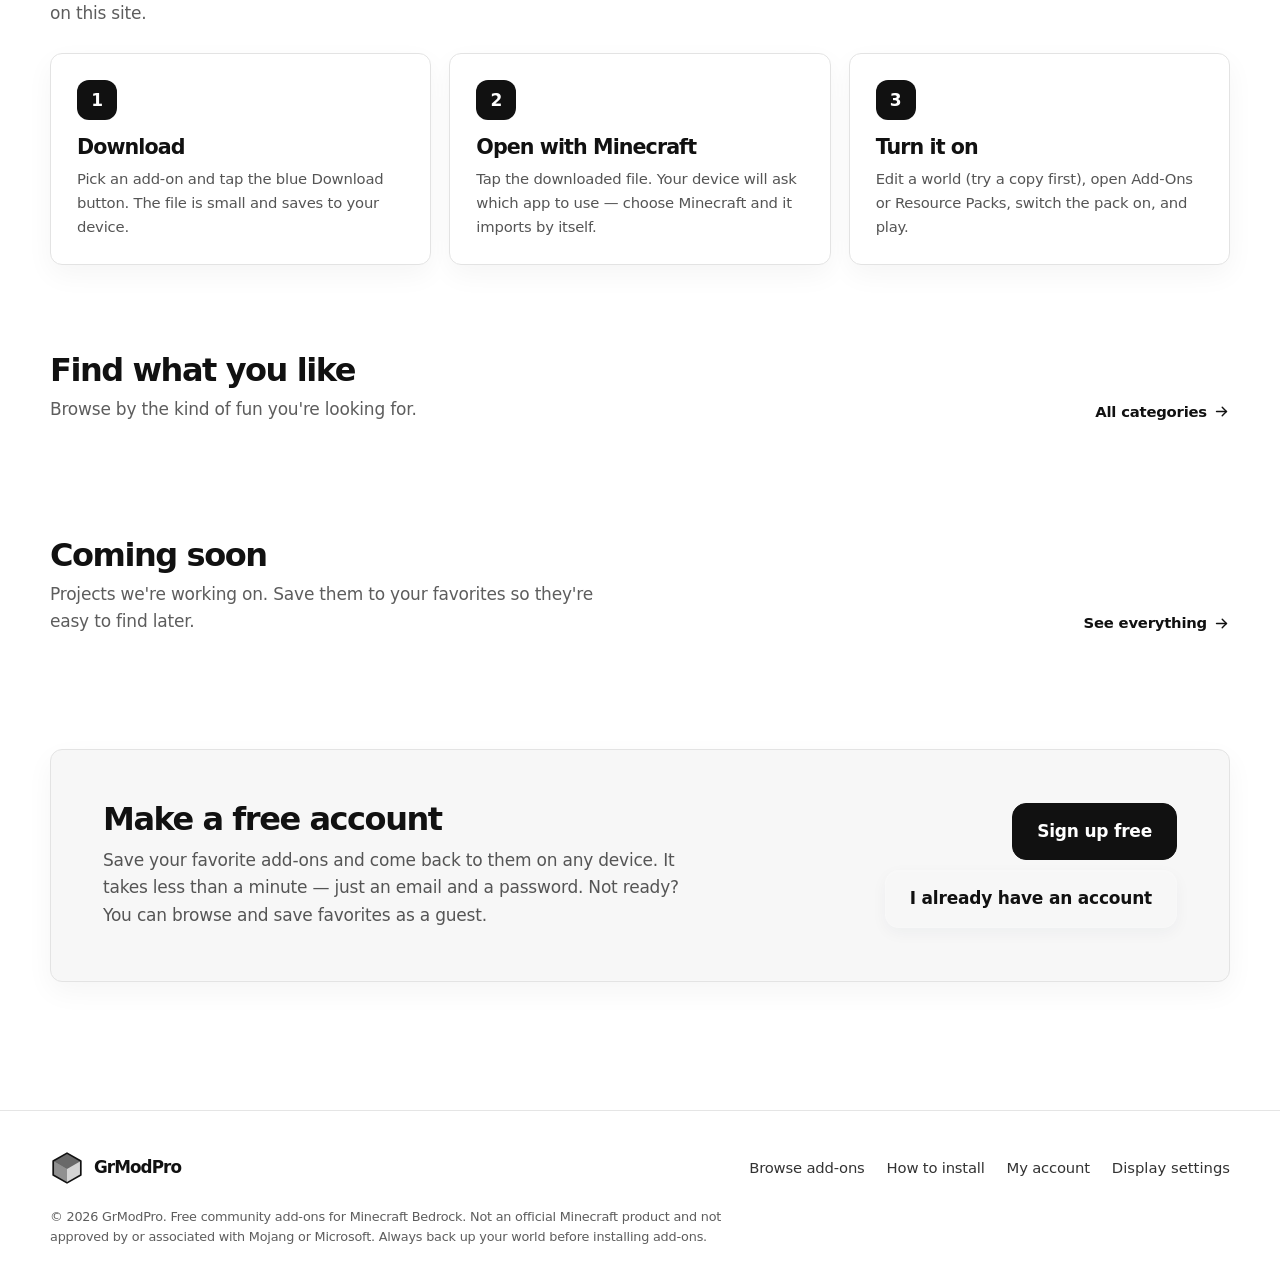
==== commit d9534266: "Refresh premium stylesheet cache" ====
--- a/index.html
+++ b/index.html
@@ -16,7 +16,7 @@
   <link rel="icon" href="data:image/svg+xml,%3Csvg xmlns='http://www.w3.org/2000/svg' viewBox='0 0 32 32'%3E%3Cpath d='M16 2 29 9.5v13L16 30 3 22.5v-13Z' fill='%234cb2ff'/%3E%3C/svg%3E">
   <link rel="preconnect" href="https://api.fontshare.com" crossorigin>
   <link href="https://api.fontshare.com/v2/css?f[]=chillax@500,600&f[]=general-sans@400,500,600,700&display=swap" rel="stylesheet">
-  <link rel="stylesheet" href="assets/styles.css?v=8">
+  <link rel="stylesheet" href="assets/styles.css?v=9">
   <script src="site-settings.js?v=4"></script>
 </head>
 <body data-page="home">
--- a/assets/styles.css
+++ b/assets/styles.css
@@ -602,3 +602,36 @@
 @media (prefers-reduced-motion: reduce) {
   *, *::before, *::after { scroll-behavior: auto !important; transition-duration: .01ms !important; animation-duration: .01ms !important; }
 }
+
+
+/* Premium motion, depth and preview slideshow */
+:root { --ease-premium: cubic-bezier(.16, 1, .3, 1); }
+html { scroll-behavior: smooth; }
+.site-header { background: color-mix(in srgb, var(--bg) 76%, transparent); backdrop-filter: blur(24px) saturate(170%); -webkit-backdrop-filter: blur(24px) saturate(170%); }
+.btn, .icon-btn, .chip, .cat-tile, .card, .step, .install, .cta-band { transition-timing-function: var(--ease-premium); }
+.btn { transition-duration: .24s; box-shadow: 0 1px 0 rgba(255,255,255,.18) inset, 0 5px 16px rgba(15,35,65,.045); }
+.btn:hover { transform: translateY(-2px); box-shadow: 0 12px 28px rgba(15,35,65,.12); }
+.btn:active { transform: scale(.975); transition-duration: .08s; }
+.card { box-shadow: 0 3px 12px rgba(10,25,55,.035); transition: transform .38s var(--ease-premium), border-color .3s ease, box-shadow .38s var(--ease-premium); }
+.card:hover { transform: translateY(-6px); box-shadow: 0 24px 55px rgba(10,25,55,.13); }
+.card-cover img { will-change: transform; transition: transform .7s var(--ease-premium), filter .35s ease; }
+.card:hover .card-cover img { transform: scale(1.055); }
+.hero::after { content: ""; position: absolute; z-index: -1; inset: 0; pointer-events: none; opacity: .42; background: radial-gradient(ellipse at 78% 22%, color-mix(in srgb, var(--accent) 14%, transparent), transparent 45%); }
+.hero, .page-head, .section { animation: premium-enter .65s var(--ease-premium) both; }
+@keyframes premium-enter { from { opacity: 0; transform: translateY(10px); } to { opacity: 1; transform: translateY(0); } }
+.preview-dialog { width: min(900px, calc(100% - 28px)); max-width: 900px; max-height: min(88dvh, 820px); padding: 0; overflow: auto; border: 1px solid var(--line-strong); border-radius: 26px; background: var(--surface); color: var(--text); box-shadow: 0 35px 110px rgba(0,0,0,.3); }
+.preview-dialog::backdrop { background: rgba(7,12,24,.62); backdrop-filter: blur(9px); -webkit-backdrop-filter: blur(9px); }
+.preview-dialog[open] { animation: preview-in .32s var(--ease-premium) both; }
+@keyframes preview-in { from { opacity: 0; transform: translateY(12px) scale(.985); } to { opacity: 1; transform: translateY(0) scale(1); } }
+.preview-close { position: sticky; float: right; z-index: 2; top: 12px; margin: 12px 12px -54px 0; width: 42px; height: 42px; border: 1px solid rgba(255,255,255,.3); border-radius: 50%; background: rgba(15,20,30,.65); color: white; font-size: 28px; line-height: 1; backdrop-filter: blur(12px); }
+.preview-count { position: absolute; z-index: 1; margin: 16px; padding: 7px 11px; border: 1px solid rgba(255,255,255,.25); border-radius: 999px; color: white; background: rgba(10,15,25,.6); font-size: 11px; font-weight: 700; letter-spacing: .1em; backdrop-filter: blur(10px); }
+.preview-art { aspect-ratio: 16 / 8; background: var(--surface-2); overflow: hidden; }
+.preview-art img { width: 100%; height: 100%; object-fit: cover; animation: preview-image .35s var(--ease-premium) both; }
+@keyframes preview-image { from { opacity: .65; transform: scale(1.02); } to { opacity: 1; transform: scale(1); } }
+.preview-copy { padding: clamp(20px, 4vw, 36px); }
+.preview-copy h2 { margin: 8px 0 10px; font-size: clamp(1.7rem, 4vw, 2.6rem); }
+.preview-description { color: var(--muted); }
+.preview-controls { display: flex; justify-content: space-between; align-items: center; gap: 10px; flex-wrap: wrap; margin-top: 24px; }
+body.preview-open { overflow: hidden; }
+@media (max-width: 520px) { .preview-dialog { border-radius: 20px; } .preview-controls { display: grid; grid-template-columns: 1fr 1fr; } .preview-controls .preview-details { grid-column: 1 / -1; grid-row: 1; } .preview-controls .btn { width: 100%; } }
+@media (prefers-reduced-motion: reduce) { *, *::before, *::after { scroll-behavior: auto !important; animation-duration: .01ms !important; animation-iteration-count: 1 !important; transition-duration: .01ms !important; } }
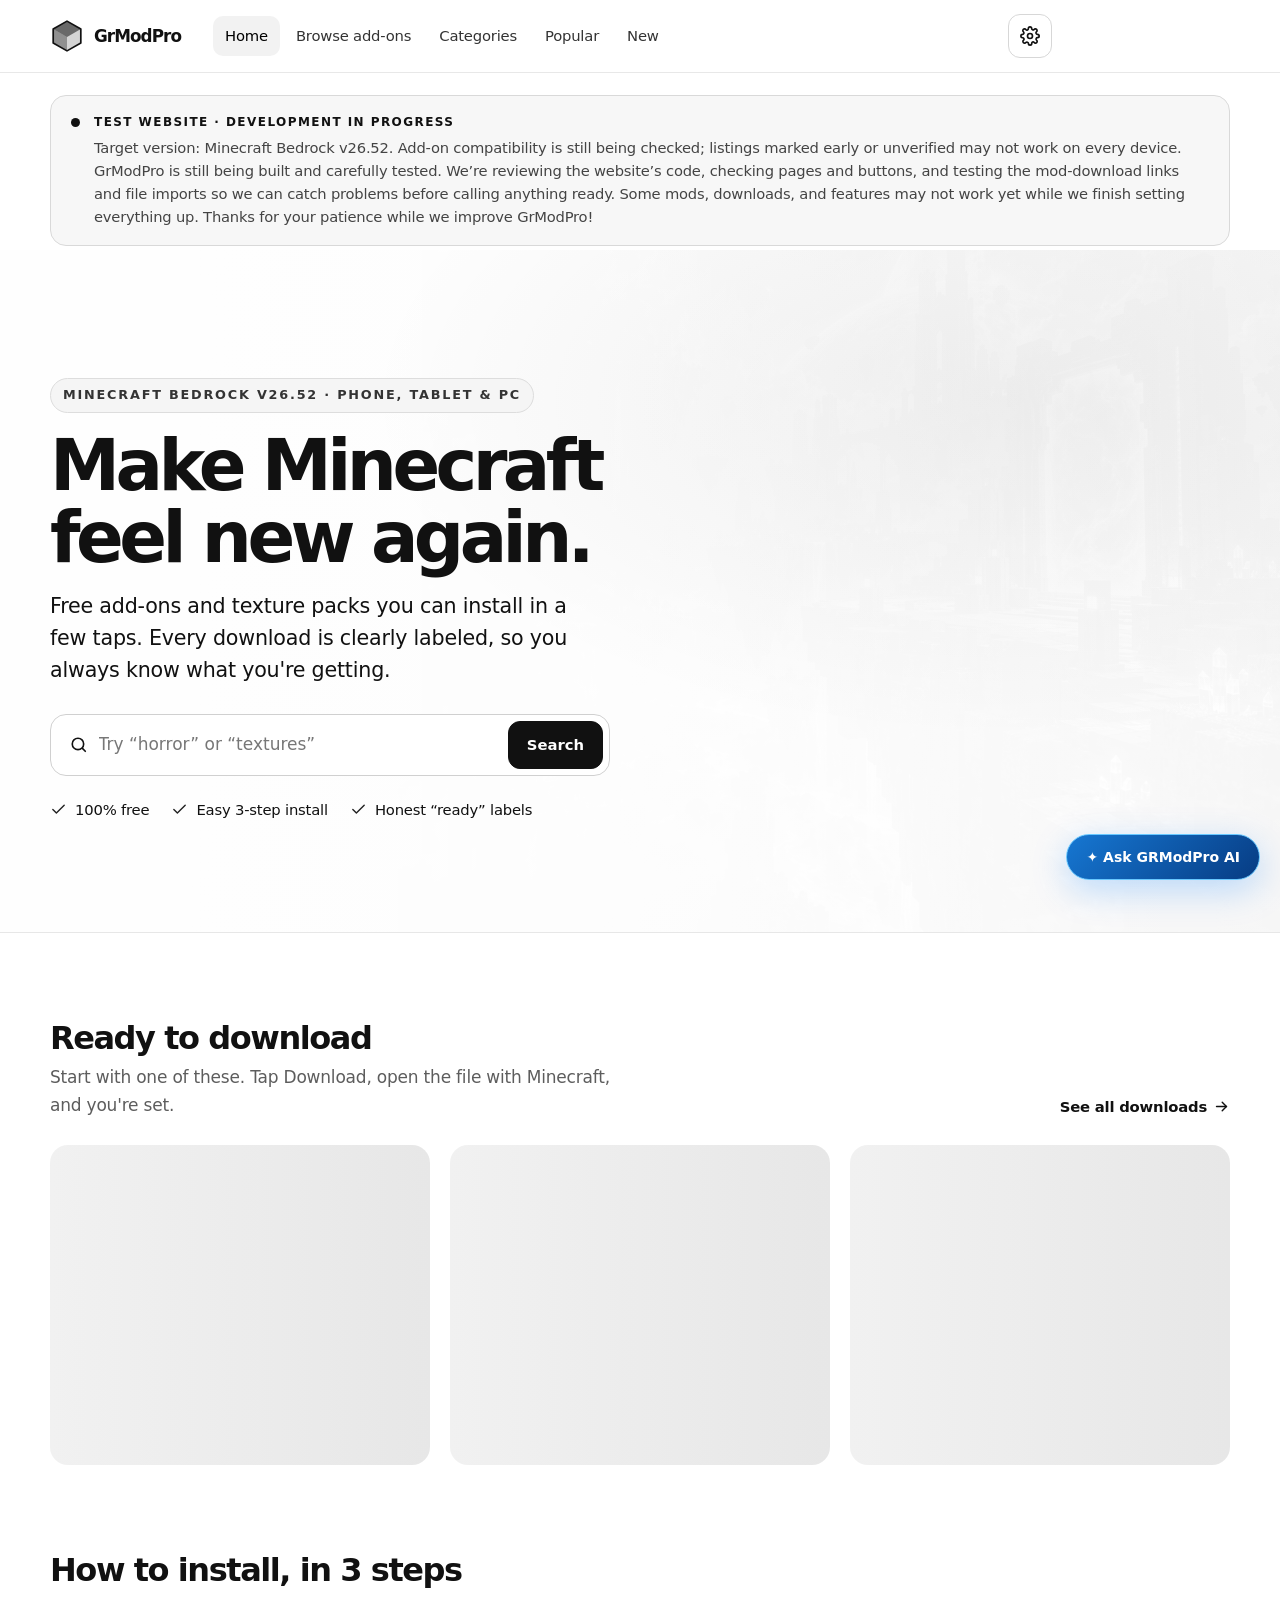
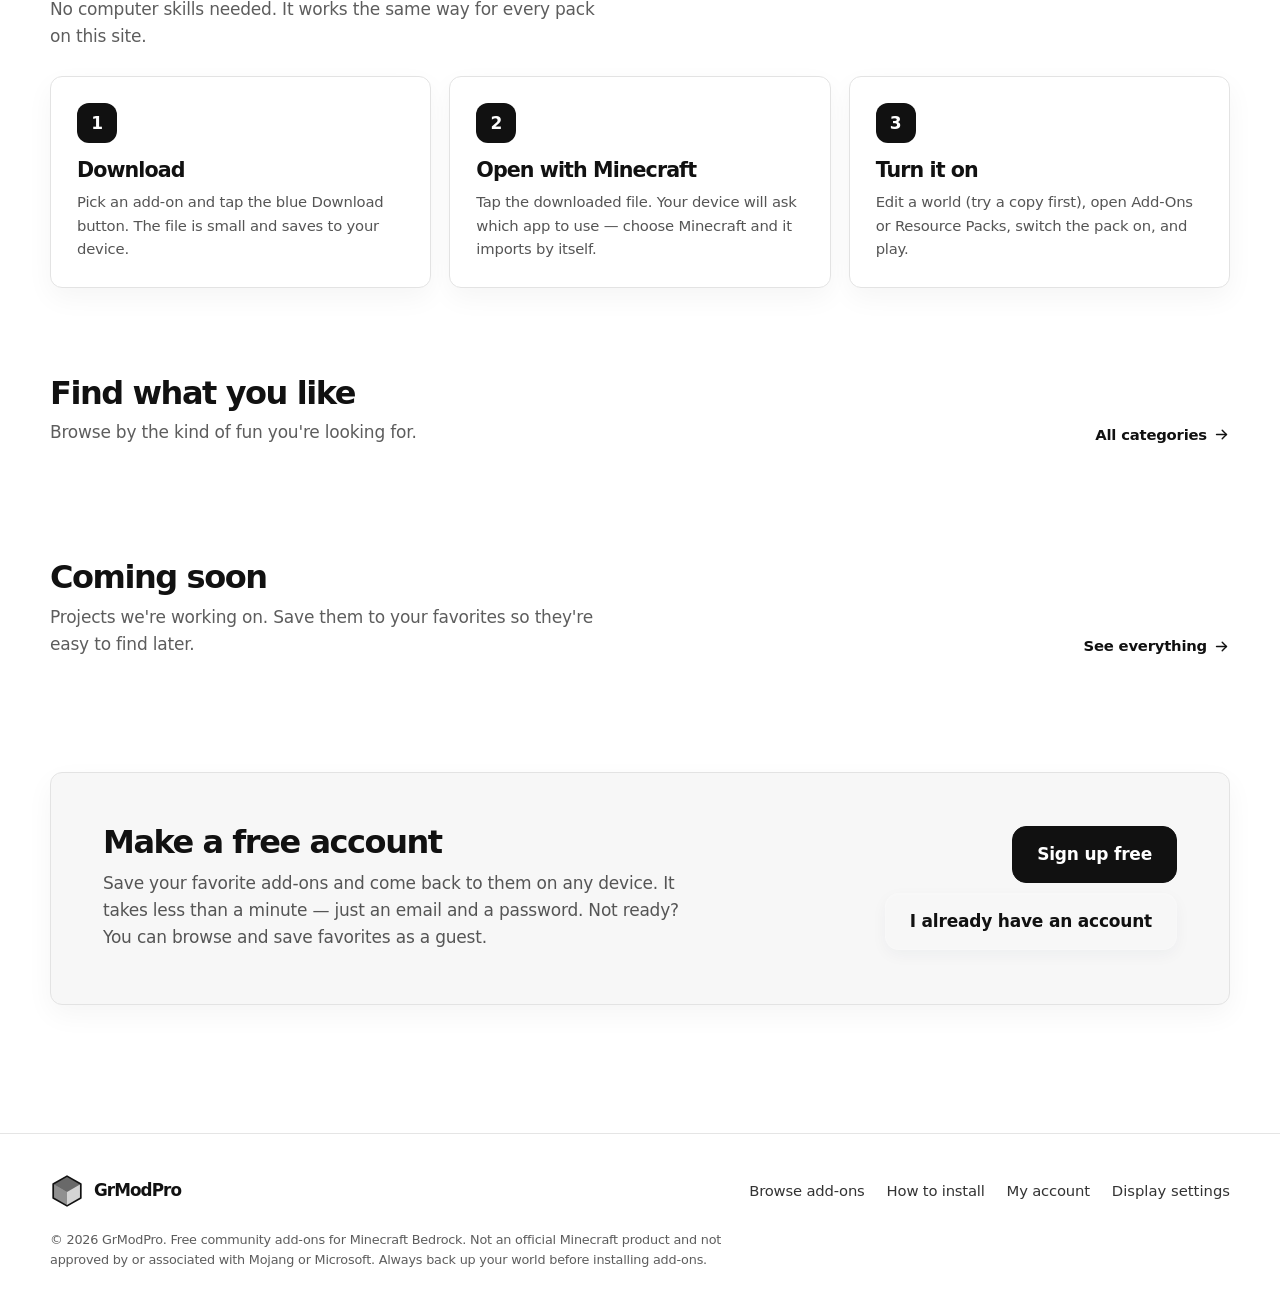
==== commit e9e749dd: "Prominently show Bedrock v26.52 compatibility target" ====
--- a/index.html
+++ b/index.html
@@ -42,6 +42,7 @@
   <span class="setup-notice-dot" aria-hidden="true"></span>
   <div class="setup-notice-copy">
     <strong>TEST WEBSITE · DEVELOPMENT IN PROGRESS</strong>
+  <p class="notice-copy">Target version: Minecraft Bedrock v26.52. Add-on compatibility is still being checked; listings marked early or unverified may not work on every device.</p>
     <p>GrModPro is still being built and carefully tested. We’re reviewing the website’s code, checking pages and buttons, and testing the mod-download links and file imports so we can catch problems before calling anything ready. Some mods, downloads, and features may not work yet while we finish setting everything up. Thanks for your patience while we improve GrModPro!</p>
   </div>
 </section>
@@ -52,7 +53,7 @@
   <img class="hero-art" src="assets/grmodpro-hero-blue.webp" alt="" width="1920" height="1080" fetchpriority="high">
   <div class="shell">
     <div class="hero-copy">
-      <span class="kicker">Free for Minecraft Bedrock · phone, tablet &amp; PC</span>
+      <span class="kicker">Minecraft Bedrock v26.52 · phone, tablet &amp; PC</span>
       <h1>Make Minecraft <em>feel new</em> again.</h1>
       <p class="lead">Free add-ons and texture packs you can install in a few taps. Every download is clearly labeled, so you always know what you're getting.</p>
       <form class="hero-search" id="hero-search" role="search">
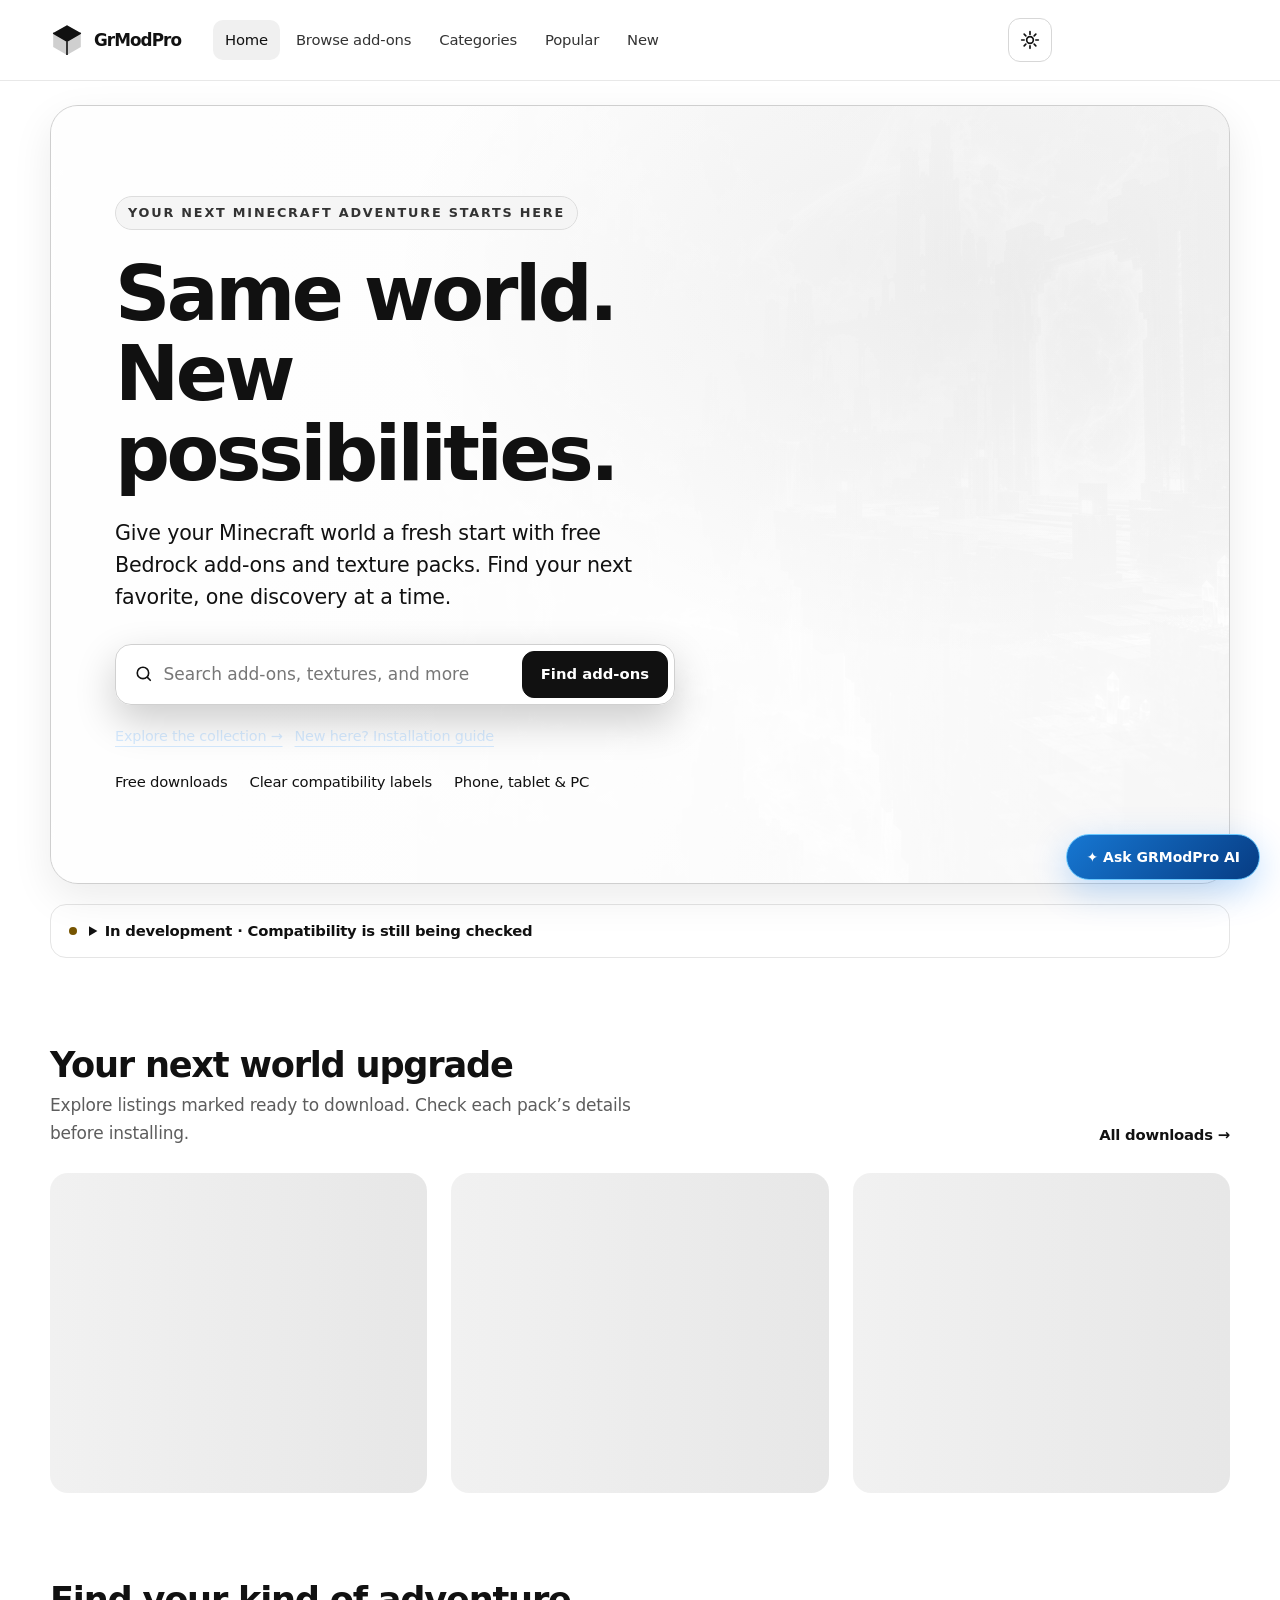
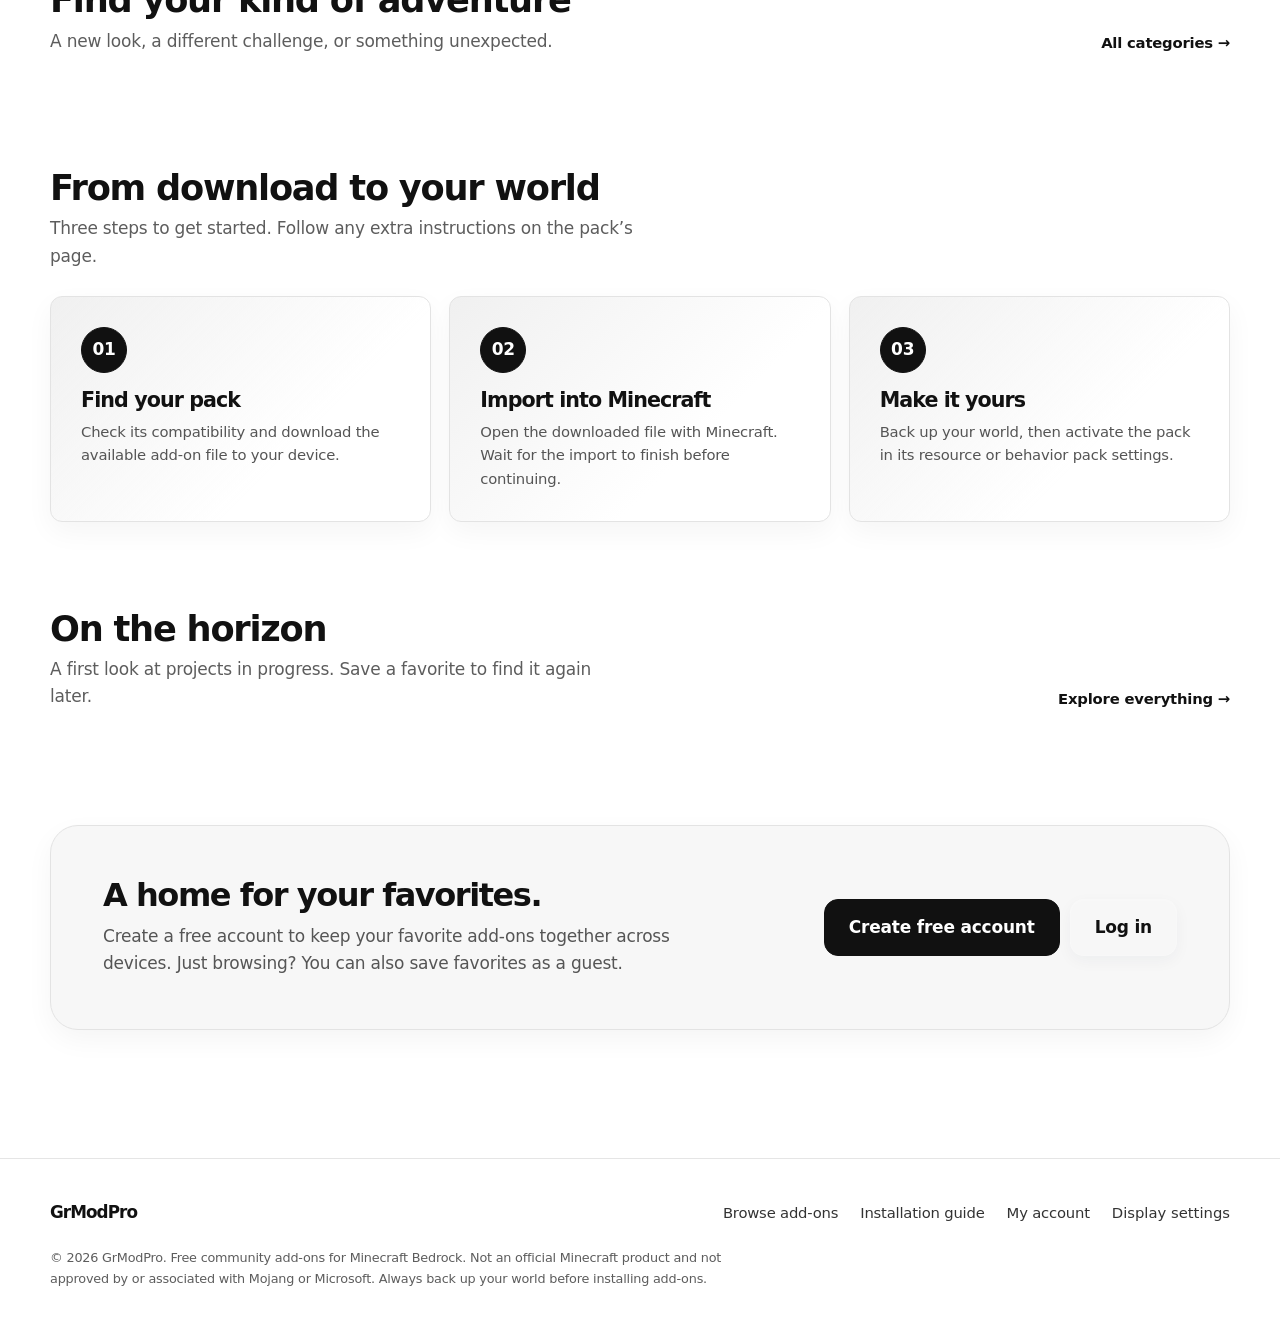
==== commit 55e63255: "Refresh homepage layout, visual hierarchy, and responsive styling" ====
--- a/index.html
+++ b/index.html
@@ -1,123 +1,65 @@
 <!doctype html>
 <html lang="en">
 <head>
-  <meta charset="utf-8">
-  <meta name="viewport" content="width=device-width, initial-scale=1, viewport-fit=cover">
-  <title>GrModPro — Free Minecraft Bedrock add-ons, easy to install</title>
-  <meta name="description" content="Download free Minecraft Bedrock add-ons and texture packs from GrModPro. Simple steps, honest labels, and a free account to save your favorites.">
-  <meta name="theme-color" content="#070b14">
-  <link rel="canonical" href="https://leoissac123-art.github.io/GRModPro/">
-  <meta property="og:type" content="website">
-  <meta property="og:site_name" content="GrModPro">
-  <meta property="og:title" content="GrModPro — Free Minecraft Bedrock add-ons, easy to install">
-  <meta property="og:description" content="Download free Minecraft Bedrock add-ons and texture packs from GrModPro. Simple steps, honest labels, and a free account to save your favorites.">
-  <meta property="og:image" content="https://leoissac123-art.github.io/GRModPro/assets/grmodpro-hero-blue.webp">
-  <meta name="twitter:card" content="summary_large_image">
-  <link rel="icon" href="data:image/svg+xml,%3Csvg xmlns='http://www.w3.org/2000/svg' viewBox='0 0 32 32'%3E%3Cpath d='M16 2 29 9.5v13L16 30 3 22.5v-13Z' fill='%234cb2ff'/%3E%3C/svg%3E">
-  <link rel="preconnect" href="https://api.fontshare.com" crossorigin>
-  <link href="https://api.fontshare.com/v2/css?f[]=chillax@500,600&f[]=general-sans@400,500,600,700&display=swap" rel="stylesheet">
-  <link rel="stylesheet" href="assets/styles.css?v=9">
-  <script src="site-settings.js?v=4"></script>
+<meta charset="utf-8">
+<meta name="viewport" content="width=device-width, initial-scale=1, viewport-fit=cover">
+<title>GrModPro — Free Minecraft Bedrock add-ons</title>
+<meta name="description" content="Discover free Minecraft Bedrock add-ons and texture packs. Browse clearly labeled downloads and save your favorites with GrModPro.">
+<meta name="theme-color" content="#070b14">
+<link rel="canonical" href="https://leoissac123-art.github.io/GRModPro/">
+<meta property="og:title" content="GrModPro — Make Minecraft feel new again">
+<meta property="og:description" content="Free Bedrock add-ons, texture packs, and your next adventure.">
+<meta property="og:image" content="https://leoissac123-art.github.io/GRModPro/assets/grmodpro-hero-blue.webp">
+<meta name="twitter:card" content="summary_large_image">
+<link rel="preconnect" href="https://api.fontshare.com" crossorigin>
+<link href="https://api.fontshare.com/v2/css?f[]=chillax@500,600&f[]=general-sans@400,500,600,700&display=swap" rel="stylesheet">
+<link rel="stylesheet" href="assets/styles.css?v=11">
+<script src="site-settings.js?v=4"></script>
+<style>
+body[data-page=home]{background:radial-gradient(ellipse at 90% 0,var(--accent-soft),transparent 38%),var(--bg)}
+.nav{min-height:80px}.nav-links a[aria-current=page]{background:var(--accent-soft);color:var(--accent)}
+.hero{width:var(--shell);margin:24px auto 0;border:1px solid var(--line-strong);border-radius:28px;box-shadow:var(--shadow)}
+.hero .shell{width:100%;padding:clamp(40px,7vw,92px) clamp(24px,5vw,64px)}
+.hero-copy{max-width:640px}.hero h1{font-size:clamp(2.65rem,6vw,5rem);letter-spacing:-.045em;max-width:620px;line-height:1.04;margin:24px 0}
+.hero h1 em{color:#89d4ff}.hero .lead{max-width:480px}.hero-search{margin-top:30px;box-shadow:0 16px 40px #0003}.hero-search label{min-width:0}
+.hero-points{margin-bottom:0}.hero-actions{display:flex;flex-wrap:wrap;gap:12px;margin-top:20px}.hero-actions a{color:#d5eaff;font-size:.9rem;text-underline-offset:5px}
+.release-strip{display:flex;align-items:center;gap:12px;margin:20px auto 0;padding:14px 18px;border:1px solid var(--line);border-radius:16px;background:var(--surface);font-size:var(--text-sm);color:var(--muted)}
+.release-strip details{min-width:0;flex:1}.release-strip summary{cursor:pointer;color:var(--text);font-weight:600}.release-strip p{margin-top:10px;max-width:85ch}.release-dot{width:8px;height:8px;flex:none;border-radius:50%;background:var(--warn)}
+.section-head h2{font-size:clamp(1.6rem,3vw,2.2rem);letter-spacing:-.035em}.section-head p{max-width:54ch}.grid{gap:24px}.card{box-shadow:0 8px 24px #0000000d}.card-body{padding:22px;gap:10px}.card h3{line-height:1.25}.card:focus-within{border-color:var(--accent)}
+.step{position:relative;background:linear-gradient(135deg,var(--accent-soft),transparent 65%),var(--surface);padding:30px}.step-num{border:1px solid var(--line-strong);background:var(--accent-soft);color:var(--accent);border-radius:50%;width:46px;height:46px}
+.cat-tile{padding:24px}.cta-band{border-radius:28px}.site-footer{background:var(--surface)}
+@media(hover:hover){.card:hover{transform:translateY(-6px)}.cat-tile:hover{box-shadow:var(--shadow)}}
+@media(max-width:720px){.nav{min-height:68px}.hero{margin-top:16px;border-radius:22px}.hero .shell{padding:38px 22px}.hero .kicker{font-size:.7rem;max-width:100%;white-space:normal}.hero h1{font-size:clamp(2.4rem,10vw,3.5rem)}.hero-points{gap:10px 16px}.release-strip{align-items:flex-start}.release-dot{margin-top:8px}.section-head{gap:14px}.cta-band .actions{display:grid;width:100%}.cta-band .btn{white-space:normal;text-align:center}.footer-grid nav{gap:16px}.step{padding:24px}}
+</style>
 </head>
 <body data-page="home">
 <a class="skip" href="#main">Skip to content</a>
 <header class="site-header">
-  <div class="shell nav">
-    <a class="brand" href="index.html" aria-label="GrModPro home"><svg class="brand-mark" viewBox="0 0 32 32" aria-hidden="true"><path d="M16 2 29 9.5v13L16 30 3 22.5v-13Z" fill="currentColor" opacity=".18"/><path d="M16 2 29 9.5 16 17 3 9.5Z" fill="currentColor" opacity=".55"/><path d="M16 17v13L3 22.5v-13Z" fill="currentColor" opacity=".35"/><path d="M16 2 29 9.5v13L16 30 3 22.5v-13Z" fill="none" stroke="currentColor" stroke-width="1.6" stroke-linejoin="round"/></svg><span>Gr<b>Mod</b>Pro</span></a>
-    <nav class="nav-links" aria-label="Main"><a href="index.html" aria-current="page">Home</a><a href="discover.html">Browse add-ons</a><a href="categories.html">Categories</a><a href="trending.html">Popular</a><a href="recent.html">New</a></nav>
-    <div class="nav-right">
-      <button class="icon-btn" type="button" data-settings aria-label="Display settings" title="Display settings"><svg class="icon" viewBox="0 0 24 24" aria-hidden="true"><circle cx="12" cy="12" r="3"/><path d="M19.4 15a1.7 1.7 0 0 0 .3 1.8l.1.1a2 2 0 1 1-2.8 2.8l-.1-.1a1.7 1.7 0 0 0-1.8-.3 1.7 1.7 0 0 0-1 1.5V21a2 2 0 1 1-4 0v-.1a1.7 1.7 0 0 0-1.1-1.5 1.7 1.7 0 0 0-1.8.3l-.1.1a2 2 0 1 1-2.8-2.8l.1-.1a1.7 1.7 0 0 0 .3-1.8 1.7 1.7 0 0 0-1.5-1H3a2 2 0 1 1 0-4h.1a1.7 1.7 0 0 0 1.5-1.1 1.7 1.7 0 0 0-.3-1.8l-.1-.1a2 2 0 1 1 2.8-2.8l.1.1a1.7 1.7 0 0 0 1.8.3H9a1.7 1.7 0 0 0 1-1.5V3a2 2 0 1 1 4 0v.1a1.7 1.7 0 0 0 1 1.5 1.7 1.7 0 0 0 1.8-.3l.1-.1a2 2 0 1 1 2.8 2.8l-.1.1a1.7 1.7 0 0 0-.3 1.8V9a1.7 1.7 0 0 0 1.5 1H21a2 2 0 1 1 0 4h-.1a1.7 1.7 0 0 0-1.5 1Z"/></svg></button>
-      <div class="auth-slot" id="auth-slot" aria-live="polite"></div>
-      <button class="icon-btn menu-btn" id="menu-btn" type="button" aria-expanded="false" aria-controls="mobile-nav" aria-label="Open menu"><svg class="icon" viewBox="0 0 24 24" aria-hidden="true"><path d="M4 6h16"/><path d="M4 12h16"/><path d="M4 18h16"/></svg></button>
-    </div>
-  </div>
-  <div class="shell mobile-nav" id="mobile-nav">
-    <nav aria-label="Mobile"><a href="index.html" aria-current="page">Home</a><a href="discover.html">Browse add-ons</a><a href="categories.html">Categories</a><a href="trending.html">Popular</a><a href="recent.html">New</a></nav>
-    <div class="mobile-auth" id="mobile-auth"></div>
-  </div>
+<div class="shell nav">
+<a class="brand" href="index.html" aria-label="GrModPro home"><svg class="brand-mark" viewBox="0 0 32 32" aria-hidden="true"><path d="M16 2 29 9.5v13L16 30 3 22.5v-13Z" fill="currentColor" opacity=".2"/><path d="M16 2 29 9.5 16 17 3 9.5Z" fill="currentColor"/><path d="M16 17v13M3 9.5 16 17 29 9.5" fill="none" stroke="currentColor" stroke-width="1.5"/></svg><span>Gr<b>Mod</b>Pro</span></a>
+<nav class="nav-links" aria-label="Main"><a href="index.html" aria-current="page">Home</a><a href="discover.html">Browse add-ons</a><a href="categories.html">Categories</a><a href="trending.html">Popular</a><a href="recent.html">New</a></nav>
+<div class="nav-right"><button class="icon-btn" type="button" data-settings aria-label="Display settings"><svg class="icon" viewBox="0 0 24 24" aria-hidden="true"><circle cx="12" cy="12" r="4"/><path d="M12 2v3m0 14v3M2 12h3m14 0h3M5 5l2 2m10 10 2 2M5 19l2-2M17 7l2-2"/></svg></button><div class="auth-slot" id="auth-slot" aria-live="polite"></div><button class="icon-btn menu-btn" id="menu-btn" type="button" aria-expanded="false" aria-controls="mobile-nav" aria-label="Open menu"><svg class="icon" viewBox="0 0 24 24" aria-hidden="true"><path d="M4 6h16M4 12h16M4 18h16"/></svg></button></div>
+</div>
+<div class="shell mobile-nav" id="mobile-nav"><nav aria-label="Mobile"><a href="index.html" aria-current="page">Home</a><a href="discover.html">Browse add-ons</a><a href="categories.html">Categories</a><a href="trending.html">Popular</a><a href="recent.html">New</a></nav><div class="mobile-auth" id="mobile-auth"></div></div>
 </header>
 <main id="main">
-
-<section class="setup-notice shell" role="status" aria-label="Website status">
-  <span class="setup-notice-dot" aria-hidden="true"></span>
-  <div class="setup-notice-copy">
-    <strong>TEST WEBSITE · DEVELOPMENT IN PROGRESS</strong>
-  <p class="notice-copy">Target version: Minecraft Bedrock v26.52. Add-on compatibility is still being checked; listings marked early or unverified may not work on every device.</p>
-    <p>GrModPro is still being built and carefully tested. We’re reviewing the website’s code, checking pages and buttons, and testing the mod-download links and file imports so we can catch problems before calling anything ready. Some mods, downloads, and features may not work yet while we finish setting everything up. Thanks for your patience while we improve GrModPro!</p>
-  </div>
-</section>
-
-
-
-<section class="hero">
-  <img class="hero-art" src="assets/grmodpro-hero-blue.webp" alt="" width="1920" height="1080" fetchpriority="high">
-  <div class="shell">
-    <div class="hero-copy">
-      <span class="kicker">Minecraft Bedrock v26.52 · phone, tablet &amp; PC</span>
-      <h1>Make Minecraft <em>feel new</em> again.</h1>
-      <p class="lead">Free add-ons and texture packs you can install in a few taps. Every download is clearly labeled, so you always know what you're getting.</p>
-      <form class="hero-search" id="hero-search" role="search">
-        <label for="hero-q"><svg class="icon" viewBox="0 0 24 24" aria-hidden="true"><circle cx="11" cy="11" r="7"/><path d="m20 20-3.5-3.5"/></svg><span class="sr-only">Search add-ons</span>
-          <input id="hero-q" type="search" placeholder="Try “horror” or “textures”" autocomplete="off"></label>
-        <button class="btn btn-primary" type="submit">Search</button>
-      </form>
-      <ul class="hero-points">
-        <li><svg class="icon" viewBox="0 0 24 24" aria-hidden="true"><path d="M20 6 9 17l-5-5"/></svg>100% free</li><li><svg class="icon" viewBox="0 0 24 24" aria-hidden="true"><path d="M20 6 9 17l-5-5"/></svg>Easy 3-step install</li><li><svg class="icon" viewBox="0 0 24 24" aria-hidden="true"><path d="M20 6 9 17l-5-5"/></svg>Honest “ready” labels</li>
-      </ul>
-    </div>
-  </div>
-</section>
-
-<section class="section shell" aria-labelledby="popular-h">
-  <div class="section-head">
-    <div><h2 id="popular-h">Ready to download</h2><p>Start with one of these. Tap Download, open the file with Minecraft, and you're set.</p></div>
-    <a class="link-more" href="discover.html?ready=1">See all downloads <svg class="icon" viewBox="0 0 24 24" aria-hidden="true"><path d="M5 12h14"/><path d="m13 6 6 6-6 6"/></svg></a>
-  </div>
-  <div class="grid" id="popular"><div class="skeleton"></div><div class="skeleton"></div><div class="skeleton"></div></div>
-</section>
-
-<section class="section shell" id="how" aria-labelledby="how-h">
-  <div class="section-head"><div><h2 id="how-h">How to install, in 3 steps</h2><p>No computer skills needed. It works the same way for every pack on this site.</p></div></div>
-  <div class="steps-grid">
-    <div class="step"><span class="step-num">1</span><h3>Download</h3><p>Pick an add-on and tap the blue Download button. The file is small and saves to your device.</p></div>
-    <div class="step"><span class="step-num">2</span><h3>Open with Minecraft</h3><p>Tap the downloaded file. Your device will ask which app to use — choose Minecraft and it imports by itself.</p></div>
-    <div class="step"><span class="step-num">3</span><h3>Turn it on</h3><p>Edit a world (try a copy first), open Add-Ons or Resource Packs, switch the pack on, and play.</p></div>
-  </div>
-</section>
-
-<section class="section shell" aria-labelledby="cats-h">
-  <div class="section-head"><div><h2 id="cats-h">Find what you like</h2><p>Browse by the kind of fun you're looking for.</p></div>
-    <a class="link-more" href="categories.html">All categories <svg class="icon" viewBox="0 0 24 24" aria-hidden="true"><path d="M5 12h14"/><path d="m13 6 6 6-6 6"/></svg></a></div>
-  <div class="cat-grid" id="cats"></div>
-</section>
-
-<section class="section shell" aria-labelledby="soon-h">
-  <div class="section-head"><div><h2 id="soon-h">Coming soon</h2><p>Projects we're working on. Save them to your favorites so they're easy to find later.</p></div>
-    <a class="link-more" href="discover.html">See everything <svg class="icon" viewBox="0 0 24 24" aria-hidden="true"><path d="M5 12h14"/><path d="m13 6 6 6-6 6"/></svg></a></div>
-  <div class="grid" id="soon"></div>
-</section>
-
-<section class="section shell" id="account-cta">
-  <div class="cta-band">
-    <div><h2>Make a free account</h2><p>Save your favorite add-ons and come back to them on any device. It takes less than a minute — just an email and a password. Not ready? You can browse and save favorites as a guest.</p></div>
-    <div class="actions"><a class="btn btn-primary btn-lg" href="signup.html">Sign up free</a><a class="btn btn-lg" href="login.html">I already have an account</a></div>
-  </div>
-</section>
+<section class="hero" aria-labelledby="hero-title">
+<img class="hero-art" src="assets/grmodpro-hero-blue.webp" alt="" width="1920" height="1080" fetchpriority="high">
+<div class="shell"><div class="hero-copy"><span class="kicker">YOUR NEXT MINECRAFT ADVENTURE STARTS HERE</span><h1 id="hero-title">Same world.<br><em>New possibilities.</em></h1><p class="lead">Give your Minecraft world a fresh start with free Bedrock add-ons and texture packs. Find your next favorite, one discovery at a time.</p>
+<form class="hero-search" id="hero-search" role="search"><label for="hero-q"><svg class="icon" viewBox="0 0 24 24" aria-hidden="true"><circle cx="11" cy="11" r="7"/><path d="m20 20-3.5-3.5"/></svg><span class="sr-only">Search add-ons</span><input id="hero-q" type="search" placeholder="Search add-ons, textures, and more" autocomplete="off"></label><button class="btn btn-primary" type="submit">Find add-ons</button></form>
+<div class="hero-actions"><a href="discover.html">Explore the collection →</a><a href="#how">New here? Installation guide</a></div>
+<ul class="hero-points"><li>Free downloads</li><li>Clear compatibility labels</li><li>Phone, tablet &amp; PC</li></ul>
+</div></div></section>
+<aside class="shell release-strip" aria-label="Development and compatibility notice"><span class="release-dot" aria-hidden="true"></span><details><summary>In development · Compatibility is still being checked</summary><p>Target version: Minecraft Bedrock v26.52. This is a test website. We are reviewing the code, pages, buttons, download links, and file imports. Some mods, downloads, and features may not work yet. Early or unverified listings may not work on every device. Back up your world before installing an add-on.</p></details></aside>
+<section class="section shell" aria-labelledby="popular-h"><div class="section-head"><div><h2 id="popular-h">Your next world upgrade</h2><p>Explore listings marked ready to download. Check each pack’s details before installing.</p></div><a class="link-more" href="discover.html?ready=1">All downloads →</a></div><div class="grid" id="popular"><div class="skeleton"></div><div class="skeleton"></div><div class="skeleton"></div></div></section>
+<section class="section shell" aria-labelledby="cats-h"><div class="section-head"><div><h2 id="cats-h">Find your kind of adventure</h2><p>A new look, a different challenge, or something unexpected.</p></div><a class="link-more" href="categories.html">All categories →</a></div><div class="cat-grid" id="cats"></div></section>
+<section class="section shell" id="how" aria-labelledby="how-h"><div class="section-head"><div><h2 id="how-h">From download to your world</h2><p>Three steps to get started. Follow any extra instructions on the pack’s page.</p></div></div><div class="steps-grid"><div class="step"><span class="step-num">01</span><h3>Find your pack</h3><p>Check its compatibility and download the available add-on file to your device.</p></div><div class="step"><span class="step-num">02</span><h3>Import into Minecraft</h3><p>Open the downloaded file with Minecraft. Wait for the import to finish before continuing.</p></div><div class="step"><span class="step-num">03</span><h3>Make it yours</h3><p>Back up your world, then activate the pack in its resource or behavior pack settings.</p></div></div></section>
+<section class="section shell" aria-labelledby="soon-h"><div class="section-head"><div><h2 id="soon-h">On the horizon</h2><p>A first look at projects in progress. Save a favorite to find it again later.</p></div><a class="link-more" href="discover.html">Explore everything →</a></div><div class="grid" id="soon"></div></section>
+<section class="section shell" id="account-cta"><div class="cta-band"><div><h2>A home for your favorites.</h2><p>Create a free account to keep your favorite add-ons together across devices. Just browsing? You can also save favorites as a guest.</p></div><div class="actions"><a class="btn btn-primary btn-lg" href="signup.html">Create free account</a><a class="btn btn-lg" href="login.html">Log in</a></div></div></section>
 </main>
-<footer class="site-footer">
-  <div class="shell">
-    <div class="footer-grid">
-      <a class="brand" href="index.html"><svg class="brand-mark" viewBox="0 0 32 32" aria-hidden="true"><path d="M16 2 29 9.5v13L16 30 3 22.5v-13Z" fill="currentColor" opacity=".18"/><path d="M16 2 29 9.5 16 17 3 9.5Z" fill="currentColor" opacity=".55"/><path d="M16 17v13L3 22.5v-13Z" fill="currentColor" opacity=".35"/><path d="M16 2 29 9.5v13L16 30 3 22.5v-13Z" fill="none" stroke="currentColor" stroke-width="1.6" stroke-linejoin="round"/></svg><span>Gr<b>Mod</b>Pro</span></a>
-      <nav aria-label="Footer">
-        <a href="discover.html">Browse add-ons</a><a href="index.html#how">How to install</a>
-        <a href="account.html">My account</a><button class="linklike" type="button" data-settings>Display settings</button>
-      </nav>
-    </div>
-    <p class="footer-note">© <span data-year>2026</span> GrModPro. Free community add-ons for Minecraft Bedrock. Not an official Minecraft product and not approved by or associated with Mojang or Microsoft. Always back up your world before installing add-ons.</p>
-  </div>
-</footer>
+<footer class="site-footer"><div class="shell"><div class="footer-grid"><a class="brand" href="index.html"><span>Gr<b>Mod</b>Pro</span></a><nav aria-label="Footer"><a href="discover.html">Browse add-ons</a><a href="#how">Installation guide</a><a href="account.html">My account</a><button class="linklike" type="button" data-settings>Display settings</button></nav></div><p class="footer-note">© <span data-year>2026</span> GrModPro. Free community add-ons for Minecraft Bedrock. Not an official Minecraft product and not approved by or associated with Mojang or Microsoft. Always back up your world before installing add-ons.</p></div></footer>
 <script src="assets/catalog.js?v=4"></script>
-<script type="module" src="assets/pages.js?v=5"></script>
+<script type="module" src="assets/pages.js?v=8"></script>
 <script src="ai-assistant.js" defer></script>
 </body>
 </html>
--- a/assets/styles.css
+++ b/assets/styles.css
@@ -635,3 +635,33 @@
 body.preview-open { overflow: hidden; }
 @media (max-width: 520px) { .preview-dialog { border-radius: 20px; } .preview-controls { display: grid; grid-template-columns: 1fr 1fr; } .preview-controls .preview-details { grid-column: 1 / -1; grid-row: 1; } .preview-controls .btn { width: 100%; } }
 @media (prefers-reduced-motion: reduce) { *, *::before, *::after { scroll-behavior: auto !important; animation-duration: .01ms !important; animation-iteration-count: 1 !important; transition-duration: .01ms !important; } }
+
+
+/* Cinematic site-wide slideshow transitions */
+#gmp-transition{position:fixed;inset:0;z-index:99999;display:grid;place-content:center;justify-items:center;gap:22px;background:var(--bg,#fff);color:var(--text,#111);opacity:0;visibility:hidden;pointer-events:none;transform:translateX(5%);transition:opacity .24s ease,transform .32s cubic-bezier(.16,1,.3,1),visibility .24s}
+#gmp-transition.is-active{opacity:1;visibility:visible;pointer-events:all;transform:translateX(0)}
+#gmp-transition.is-leaving{opacity:0;transform:translateX(-4%)}
+.gmp-transition-glow{position:absolute;width:min(78vw,520px);aspect-ratio:1;border-radius:50%;background:radial-gradient(circle,color-mix(in srgb,var(--accent,#111) 18%,transparent),transparent 68%);filter:blur(18px);animation:gmp-glow 1.8s ease-in-out infinite alternate}
+.gmp-transition-mark{position:relative;font-weight:850;letter-spacing:.16em;font-size:clamp(20px,4vw,30px);animation:gmp-mark-in .4s cubic-bezier(.16,1,.3,1) both}
+.gmp-transition-mark span{font-weight:400}
+.gmp-transition-line{position:relative;width:120px;height:2px;overflow:hidden;border-radius:9px;background:color-mix(in srgb,var(--text,#111) 12%,transparent)}
+.gmp-transition-line i{display:block;width:42%;height:100%;background:var(--accent,#111);border-radius:9px;animation:gmp-loading .8s ease-in-out infinite}
+@keyframes gmp-loading{from{transform:translateX(-120%)}to{transform:translateX(290%)}}
+@keyframes gmp-glow{from{transform:scale(.86);opacity:.55}to{transform:scale(1.08);opacity:1}}
+@keyframes gmp-mark-in{from{opacity:0;transform:translateY(9px);letter-spacing:.25em}to{opacity:1;transform:translateY(0);letter-spacing:.16em}}
+.gmp-tap{animation:gmp-tap .24s cubic-bezier(.16,1,.3,1)}
+@keyframes gmp-tap{0%{transform:scale(1)}45%{transform:scale(.965)}100%{transform:scale(1)}}
+@media(prefers-reduced-motion:reduce){#gmp-transition,.gmp-transition-glow,.gmp-transition-mark,.gmp-transition-line i,.gmp-tap{animation:none!important;transition:none!important}}
+
+
+/* Short slideshow panel for every button/control, preserving the control's real action */
+#gmp-action-slide{position:fixed;inset:0;z-index:99990;display:grid;place-items:center;padding:24px;opacity:0;visibility:hidden;pointer-events:none;transition:opacity .18s ease,visibility .18s ease}
+#gmp-action-slide.is-showing{opacity:1;visibility:visible}
+.gmp-action-panel{display:grid;gap:12px;width:min(360px,90vw);padding:24px;border:1px solid color-mix(in srgb,var(--text,#111) 10%,transparent);border-radius:22px;background:color-mix(in srgb,var(--surface,#fff) 88%,transparent);color:var(--text,#111);box-shadow:0 24px 80px rgba(0,0,0,.16);backdrop-filter:blur(24px) saturate(160%);-webkit-backdrop-filter:blur(24px) saturate(160%);transform:translateY(16px) scale(.98);transition:transform .3s cubic-bezier(.16,1,.3,1)}
+#gmp-action-slide.is-showing .gmp-action-panel{transform:translateY(0) scale(1)}
+.gmp-action-eyebrow{font-size:10px;letter-spacing:.14em;font-weight:800;opacity:.58}
+.gmp-action-title{font-size:19px;font-weight:750;letter-spacing:-.025em}
+.gmp-action-progress{display:block;height:3px;border-radius:8px;overflow:hidden;background:color-mix(in srgb,var(--text,#111) 12%,transparent)}
+.gmp-action-progress i{display:block;width:40%;height:100%;border-radius:8px;background:var(--accent,#111);animation:gmp-action-progress .55s ease-in-out infinite alternate}
+@keyframes gmp-action-progress{from{transform:translateX(-15%)}to{transform:translateX(170%)}}
+@media(prefers-reduced-motion:reduce){#gmp-action-slide,.gmp-action-panel,.gmp-action-progress i{transition:none!important;animation:none!important}}
